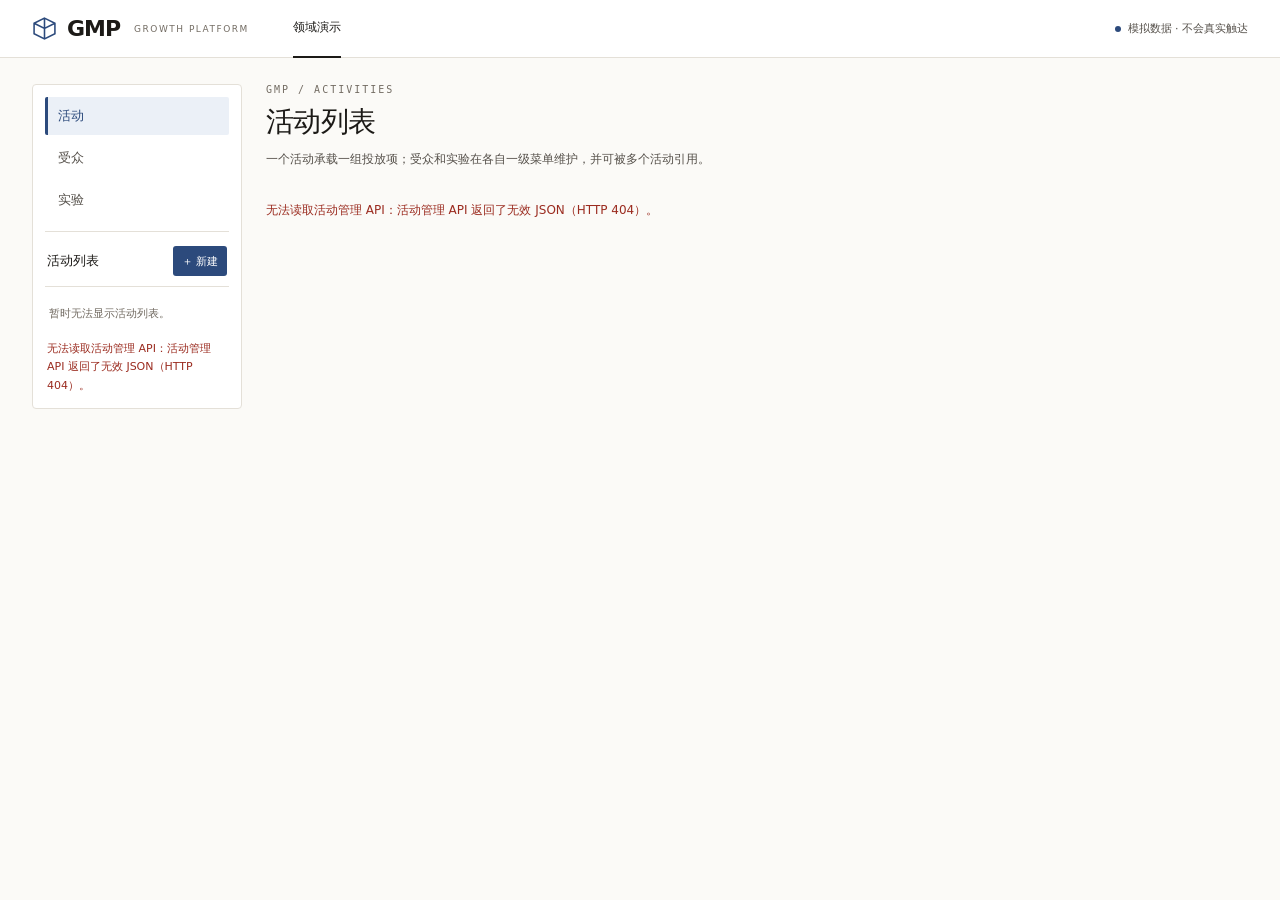
==== frontend/demos/operations-flow/index.html @ 6f789e9d "feat(demo): make activity own its treatment list Keep treatments and their flow inside the activity " ====
<!doctype html>
<html lang="zh-CN">
<head>
<meta charset="utf-8"><meta name="viewport" content="width=device-width, initial-scale=1">
<meta name="description" content="GMP 领域演示：管理活动及投放项，维护受众与实验共享资产；仅使用构造数据。">
<title>GMP · 领域演示</title>
<link rel="stylesheet" href="./style.css">
<link rel="stylesheet" href="./activity-navigation.css">
<script type="module" src="./app.mjs"></script>
</head>
<body>
<header class="topbar"><a class="brand" href="./" aria-label="GMP 演示首页"><svg viewBox="0 0 24 24" aria-hidden="true"><path d="m12 2 10 5v10l-10 5-10-5V7zm0 0v10m10-5-10 5L2 7m10 5v10"/></svg>GMP <span>GROWTH PLATFORM</span></a><span class="topnav">领域演示</span><span class="demo-badge"><span></span>模拟数据 · 不会真实触达</span></header>
<main>
<div class="workspace-shell">
<aside class="activity-sidebar" aria-label="全局导航">
<nav class="primary-module-nav" aria-label="一级菜单"><a id="module-activities" href="#activities">活动</a><a id="module-audience" href="#audience">受众</a><a id="module-experimentation" href="#experimentation">实验</a></nav>
<div id="activity-menu-list" class="activity-menu-list"><div class="activity-sidebar-heading"><h2>活动列表</h2><a class="activity-create" href="#activities/new">＋ 新建</a></div><nav id="activity-list" class="activity-list" aria-label="活动列表"></nav>
<p id="activity-nav-status" class="activity-nav-status" role="status" aria-live="polite"></p>
</div>
</aside>
<div class="workspace-main">
<section id="activity-landing" class="activity-landing">
<div class="intro"><div><p class="eyebrow">GMP / ACTIVITIES</p><h1>活动列表</h1><p class="subtitle">一个活动承载一组投放项；受众和实验在各自一级菜单维护，并可被多个活动引用。</p></div></div>
<div id="campaign-activities" hidden></div>
</section>
<section id="activity-not-found" class="activity-not-found" hidden role="alert"><h1 id="activity-not-found-title">无法打开活动</h1><p id="activity-not-found-message"></p><a href="#activities">返回活动列表</a></section>
<p id="campaign-status" class="campaign-global-status" role="status" aria-live="polite"></p>
<p id="activity-route-loading" class="activity-route-loading" role="status" aria-live="polite" hidden>正在切换活动工作区…</p>
<div id="lab-shell" class="lab-shell" hidden><div class="lab-content">
<section id="activity-context" class="activity-context"><div><p class="eyebrow">当前活动</p><h1 id="activity-context-name"></h1><p id="activity-context-id" class="activity-context-id"></p></div></section>
<p id="shared-asset-note" class="shared-asset-note" hidden>此处维护跨活动共享的受众与实验资产；活动通过稳定引用使用这些定义。</p>
<p id="asset-return" class="asset-return" hidden><a id="asset-return-link" href="#activities">← 返回当前活动</a></p>

<section id="audience-section" aria-label="受众">
<div id="audience-browse">
<div class="section-heading"><div><p class="eyebrow">REUSABLE AUDIENCES</p><h2>人群资产</h2><p>在这里配置进入方式、圈选条件与可选实验；活动投放项引用已保存定义。</p></div><button id="new-audience" class="primary">＋ 新建人群</button></div>
<div class="audience-overview"><div><span>模拟样本池</span><strong>240 <small>位</small></strong><p>完全虚构 · 固定数据集</p></div><div><span>已保存定义</span><strong id="audience-count">—</strong><p>仅本浏览器可见</p></div><div class="overview-note"><span class="tiny-heading">圈选与分流，是两件事</span><p>先按属性判断「谁符合」，再决定是否进行 A/B 分配。<br>关闭 A/B 时，符合条件的人不做分组；活动投放项引用这份人群定义。</p></div></div>
<div class="audience-list-toolbar"><label for="audience-search">查找人群<input id="audience-search" type="search" placeholder="输入人群名称…" maxlength="60"></label><span>数据版本 MOCK / V1 · 无真实用户信息</span></div>
<div id="audience-list" class="audience-list"></div>
<section class="campaign-detail-block" aria-label="发布实验人群包"><h3>发布实验人群包</h3><p class="field-help">选择一份已保存且引用运行中实验的人群，同一来源生成完整 A、B、对照臂。保存人群定义不会自动发布。</p><form id="bundle-form" class="experiment-form"><label for="bundle-name">包名称</label><input id="bundle-name" maxlength="48" placeholder="例如：召回实验人群包" autocomplete="off"><label for="bundle-audience">已保存人群</label><select id="bundle-audience"></select><button class="primary" type="submit">发布实验人群包</button></form><p id="bundle-status" role="status" aria-live="polite"></p><div id="bundle-list" class="domain-cards"></div></section>
<section class="campaign-detail-block" aria-label="统一人群引用目录"><h3>统一人群引用目录</h3><p class="field-help">普通人群组与已发布包臂共用此目录。停用实验后旧包臂保留，但不可用。</p><div id="audience-catalog"></div></section>
</div>
<section id="audience-editor" hidden aria-labelledby="editor-title">
<div class="section-heading"><div><p class="eyebrow">AUDIENCE DEFINITION / AND</p><h2 id="editor-title">新建人群</h2><p>调整左侧条件，右侧即时查看匹配结果。未保存的草稿不会改变已保存定义或活动。</p></div><button id="cancel-audience">取消编辑</button></div>
<div class="builder-layout"><form id="audience-form" novalidate>
<div class="builder-title"><span>01</span><h3>基本信息</h3></div>
<label for="audience-name">人群名称 <span class="required">必填</span></label><input id="audience-name" maxlength="48" placeholder="例如：墨西哥沉睡用户" autocomplete="off">
<div class="builder-title"><span>02</span><h3>进入方式</h3><span class="and-pill">跟随人群复用</span></div>
<label for="entry-mode">入口模式</label><select id="entry-mode"><option value="batch">批量人群 · 按配置找人</option><option value="event">事件人群 · 按触发判定</option></select><p id="entry-mode-help" class="field-help"></p>
<label for="rule-source">人群来源</label><select id="rule-source"><option value="app">App 用户（模拟）</option><option value="whitelist">预置白名单（模拟）</option></select><p class="field-help">每份定义只引用一个模拟属性来源；批量从这里取样，事件携带模拟 ID 后在此判定资格。</p>
<div id="batch-entry-fields" class="entry-fields"><label for="batch-schedule">批量排期（仅配置演示）</label><select id="batch-schedule"><option value="manual">手动发起</option><option value="daily">每日定时</option></select><div id="batch-time-fields" hidden><label for="batch-time">每日时间</label><div class="range-inputs"><input id="batch-time" type="time" value="09:00"><span>UTC</span></div><p class="field-help">固定 UTC 时区；仅保存配置，不会实际定时运行。</p></div></div>
<div id="event-entry-fields" class="entry-fields" hidden><label for="event-type">触发事件（模拟）</label><select id="event-type"><option value="app_opened">App 打开 · app_opened</option><option value="order_paid">订单支付 · order_paid</option><option value="coupon_claimed">领取权益 · coupon_claimed</option></select><p class="field-help">模拟事件携带用户 ID，再按通用条件判定。本 Demo 不订阅真实事件。</p></div>
<div class="builder-title"><span>03</span><h3>通用圈选条件</h3><span class="and-pill">全部满足 AND</span></div><label for="rule-country">国家 / 地区</label><select id="rule-country"><option value="all">不限国家</option><option value="MX">墨西哥 MX</option><option value="BR">巴西 BR</option><option value="CO">哥伦比亚 CO</option></select>
<div class="rule-join">AND</div><label for="rule-lifecycle">用户生命周期（模拟属性）</label><select id="rule-lifecycle"><option value="all">不限生命周期</option><option value="new">新用户</option><option value="active">活跃用户</option><option value="dormant">沉睡用户</option></select>
<div class="rule-join">AND</div><label for="rule-min">距上次活跃的天数 <span class="field-help">包含边界</span></label><div class="range-inputs"><input id="rule-min" type="number" min="0" max="365" step="1" value="0" aria-label="最少未活跃天数"><span>至</span><input id="rule-max" type="number" min="0" max="365" step="1" value="365" aria-label="最多未活跃天数"><span>天</span></div>
<div class="builder-title"><span>04</span><h3>引用实验</h3><span class="and-pill">可选 · 仅引用</span></div>
<label class="experiment-check"><input id="audience-experiment-enabled" type="checkbox"><span>此人群引用已有实验</span></label><p class="field-help">先按上方属性圈选，再引用实验域已保存的实验；比例由实验域展示，本页不编辑。</p><div id="audience-experiment-config" hidden><div id="audience-experiment-picker"></div><p class="inherited-note">实验引用保存在这份人群定义中，实验身份不随名称修改；符合条件后可发布对应的人群包。</p></div>
<p id="editor-error" class="inline-error" role="alert"></p><div class="editor-actions"><button id="save-audience" class="primary" type="submit">保存人群</button><span>只保存定义，不触发任何发送</span></div>
</form>
<aside class="audience-preview" aria-label="实时匹配预览"><div class="preview-heading"><span>实时预览</span><span class="mock-tag">SIMULATED</span></div><div class="preview-number"><strong id="preview-count">—</strong><span id="preview-count-label">位模拟用户符合条件</span></div><div class="preview-bar"><span id="preview-bar"></span></div><p id="preview-ratio"></p><p id="preview-entry" class="entry-preview-summary"></p><p id="preview-rules" class="preview-rules"></p><p id="preview-assignment" class="preview-assignment"></p><div id="preview-message" role="status" aria-live="polite"></div><h3>样本预览 <small>最多展示 6 位</small></h3><p class="field-help">仅匿名模拟 ID，没有姓名、号码或真实个人信息。</p><div class="sample-scroll"><table class="sample-table"><thead><tr><th>模拟 ID</th><th>国家</th><th>生命周期</th><th>未活跃</th></tr></thead><tbody id="preview-samples"></tbody></table></div><div class="preview-boundary">此处是固定模拟数据的精确匹配数，不是生产预估，也不代表未来可触达规模。</div></aside>
</div></section>
<p id="storage-warning" class="storage-warning" role="status"></p><p id="audience-status" role="status" aria-live="polite"></p>
</section>
<section id="experimentation-section" hidden aria-label="实验">
<div class="section-heading"><div><p class="eyebrow">EXPERIMENTATION / STABLE ASSIGNMENT</p><h2>实验</h2><p>一次分流由实验域持有定义；受众只引用已有实验，并按份号形成条件。</p></div><button id="new-experiment" class="primary" type="button">＋ 新建实验</button></div>
<div class="domain-summary"><strong>固定示意 A 45% / B 45% / 对照 10%</strong><span>已保存 <b id="experiment-count">—</b> 项 · 同一实验 ID 与模拟用户始终落在同一份，改名不改变分配。</span></div>
<form id="experiment-form" class="experiment-form" hidden><label for="experiment-name">实验名称</label><input id="experiment-name" maxlength="48" autocomplete="off" placeholder="输入实验名称"><p class="field-help">保存后可由受众定义引用，并用于发布实验人群包；比例固定，仅供演示。</p><p id="experiment-error" class="inline-error" role="alert"></p><div class="card-actions"><button type="submit" class="primary">保存实验</button><button id="cancel-experiment" type="button">取消</button></div></form>
<div id="experiment-list" class="domain-cards"></div><p id="experiment-status" role="status" aria-live="polite"></p><p id="experiment-storage-warning" class="storage-warning" role="status"></p>
<div class="domain-cards domain-explain"><article class="domain-card"><h3>染色 · 只读说明</h3><p>真实分配结果会被持久化；这里仅对构造 ID 作稳定示意，不写生产染色记录。</p></article><article class="domain-card"><h3>放量 · 只读说明</h3><p>放量也使用稳定分份，但不等同于有指标与结论的实验。本 Demo 不提供放量配置。</p></article></div>
<p class="domain-link"><a id="experiment-audience-link" href="#activities">前往受众引用实验 ↗</a></p>
</section>
<section id="campaign-section" hidden aria-label="活动内容">
<div id="campaign-overview" hidden></div>
<div id="campaign-detail" hidden></div>
<div id="campaign-editor" hidden></div>
</section>
</div></div></div></div>
</main>
<noscript>此演示需要 JavaScript。活动内容需要本机管理 API，受众和实验为浏览器本地演示数据。</noscript>
</body>
</html>
---- frontend/demos/operations-flow/style.css ----
:root{--paper:#fbfaf7;--card:#fff;--ink:#1c1a17;--secondary:#55504a;--muted:#736c63;--line:#e4e0d8;--border:#cfc9be;--soft:#f5f3ee;--blue:#2c4a7c;--blue-soft:#ebf0f7;--guarantee:#2f6b4f;--guarantee-bg:#e9f2ed;font-family:'PingFang SC','Hiragino Sans GB','Microsoft YaHei',system-ui,sans-serif;color:var(--ink);background:var(--paper);font-synthesis:none}
*{box-sizing:border-box}body{margin:0}button,select,input{font:inherit}button,select{border:1px solid var(--border);background:var(--card);border-radius:3px;color:var(--ink);min-height:34px;cursor:pointer}button{padding:0 12px}button:hover{background:var(--soft)}button:focus-visible,select:focus-visible,input:focus-visible,a:focus-visible{outline:2px solid var(--blue);outline-offset:3px}button:disabled{opacity:.4;cursor:default}svg{display:block}.topbar{height:58px;display:flex;align-items:center;gap:44px;padding:0 32px;border-bottom:1px solid var(--line);background:var(--card)}.brand{display:flex;align-items:center;gap:10px;text-decoration:none;color:var(--ink);font-size:22px;font-weight:650;letter-spacing:-1px}.brand svg{height:25px;width:25px;stroke:var(--blue);stroke-width:1.5;fill:none}.brand span{font-size:9px;letter-spacing:1.5px;color:var(--muted);font-weight:500;margin-left:4px}.topnav{height:58px;display:flex;align-items:center;border-bottom:2px solid var(--ink);font-size:12px}.demo-badge{margin-left:auto;font-size:11px;color:var(--secondary);display:flex;align-items:center;gap:7px}.demo-badge>span{height:6px;width:6px;border-radius:50%;background:var(--blue)}main{max-width:1800px;margin:auto;padding:26px 32px 0}.intro{display:flex;justify-content:space-between;align-items:center;gap:24px;margin-bottom:25px}.eyebrow{font:10px ui-monospace,monospace;letter-spacing:2px;color:var(--muted);margin:0 0 10px}h1{font-size:28px;letter-spacing:-.6px;line-height:1.2;margin:0 0 10px;font-weight:600}.subtitle{font-size:12px;color:var(--secondary);margin:0;line-height:1.75}.scene-selector{display:flex;flex-direction:column;gap:8px;min-width:190px}.scene-selector label{font-size:10px;color:var(--muted)}select{padding:0 28px 0 12px;font-size:12px;height:36px}.metrics{display:grid;grid-template-columns:repeat(5,1fr) 150px;background:var(--card);border:1px solid var(--line);border-radius:4px;margin-bottom:18px}.metric{position:relative;display:grid;padding:16px 24px;gap:7px;border-right:1px solid var(--line)}.metric>span{font-size:11px;color:var(--secondary)}.metric strong{font:500 27px/1.1 ui-monospace,SFMono-Regular,Consolas,monospace}.metric small{font-size:10px;color:var(--muted)}.balance{display:flex;align-items:center;justify-content:center;gap:10px;font-size:10px;color:var(--guarantee);background:var(--guarantee-bg)}.balance svg{width:23px;height:23px;fill:none;stroke:currentColor;stroke-width:1.2}.balance strong{display:block;margin-top:8px;font:12px ui-monospace,monospace}.workspace{display:grid;grid-template-columns:190px minmax(0,1fr) 228px;min-height:560px;border:1px solid var(--line);background:var(--card);border-radius:4px;overflow:hidden}.left-panel{border-right:1px solid var(--line);display:flex;flex-direction:column}.panel-label{display:flex;justify-content:space-between;font-size:10px;color:var(--muted);padding:18px 16px;border-bottom:1px solid var(--line);letter-spacing:.4px}.panel-label>span:last-child{font:10px ui-monospace,monospace}.node-list{padding:8px}.node-button{width:100%;display:flex;align-items:center;gap:9px;text-align:left;border:0;min-height:39px;background:transparent;font-size:11px;padding:0 9px}.node-button svg{width:17px;height:17px;fill:none;stroke:currentColor;stroke-width:1.4}.node-button .count{margin-left:auto;font:10px ui-monospace,monospace;color:var(--muted)}.node-button.active{background:var(--blue-soft);color:var(--blue)}.node-button.active .count{color:var(--blue)}.node-button[data-node="a"],.node-button[data-node="b"]{padding-left:20px}.node-button[data-node="success"]{margin-top:8px;border-top:1px solid var(--line);border-radius:0}.left-note{margin-top:auto;padding:18px 16px 16px;border-top:1px solid var(--line)}.tiny-heading{font-size:10px;color:var(--secondary)}.left-note p{font-size:10px;line-height:1.8;color:var(--muted);margin:9px 0 16px}.version{font:8px ui-monospace,monospace;letter-spacing:1px;color:var(--muted)}.world-wrap{position:relative;display:flex;flex-direction:column;min-width:0;background:var(--paper)}.world-toolbar{height:53px;display:flex;align-items:center;justify-content:space-between;padding:0 18px;gap:10px;z-index:1}.world-title{display:flex;align-items:center;gap:8px;font-size:10px;color:var(--secondary);white-space:nowrap}.live-dot{width:5px;height:5px;border-radius:50%;background:var(--blue)}.divider{color:var(--border)}.view-controls{display:flex;gap:3px}.view-controls button{min-height:26px;font-size:10px;padding:0 7px;background:transparent;border-color:transparent}.view-controls button.active{background:var(--blue-soft);color:var(--blue)}.world{flex:1;display:flex;align-items:center;min-height:395px;overflow:hidden;touch-action:pan-y;cursor:grab;background:radial-gradient(ellipse at 50% 60%,#f0ede7 0%,#fbfaf7 65%)}.world.dragging{cursor:grabbing}#scene{width:100%;height:100%;max-height:540px;min-height:395px;overflow:visible;user-select:none}.world-foot{display:flex;justify-content:space-between;font-size:9px;color:var(--muted);padding:10px 18px 16px;gap:12px}.legend-dot{display:inline-block;width:5px;height:5px;background:var(--blue);border-radius:50%;margin-right:5px}.legend-line,.legend-dash{display:inline-block;vertical-align:middle;width:16px;border-top:1px solid var(--blue);margin:0 5px 0 12px}.legend-dash{border-top:1px dashed var(--muted)}.scenario-note{padding:12px 18px;border-top:1px solid var(--line);display:flex;gap:14px;font-size:10px}.scenario-note>span{white-space:nowrap;color:var(--muted)}.scenario-note p{margin:0;color:var(--secondary);line-height:1.6}.detail-panel{border-left:1px solid var(--line);padding:0 20px;display:flex;flex-direction:column;min-width:0}.detail-panel .panel-label{margin:0 -20px;padding:18px 20px}.detail-icon{width:46px;height:46px;background:var(--blue-soft);display:flex;align-items:center;justify-content:center;margin-top:26px;border-radius:4px;color:var(--blue)}.detail-icon svg{height:25px;width:25px;stroke:currentColor;stroke-width:1.2;fill:none}.detail-kind{font:8px ui-monospace,monospace;letter-spacing:1.1px;color:var(--muted);margin:18px 0 7px}h2{font-size:20px;font-weight:600;margin:0 0 12px}.detail-desc{font-size:11px;line-height:1.9;color:var(--secondary);margin:0;min-height:62px}.detail-stats{display:flex;justify-content:space-between;margin:24px 0 15px;gap:12px}.detail-stats span{font-size:10px;color:var(--muted);display:block}.detail-stats strong{font:24px ui-monospace,monospace;display:block;margin-top:7px}.mini-track{height:3px;background:var(--line);margin-bottom:20px}.mini-track span{display:block;height:3px;background:var(--blue);width:0}.detail-rules{font-size:10px;color:var(--secondary);line-height:1.8}.detail-rules>div{display:flex;justify-content:space-between;gap:10px;border-bottom:1px solid var(--line);padding:8px 0}.detail-rules span{color:var(--muted)}.detail-bottom{margin-top:auto;padding:20px 0 16px;color:var(--muted)}.detail-bottom>span{font-size:9px;letter-spacing:.3px}.detail-bottom p{font-size:10px;line-height:1.8;margin:8px 0 0}.transport{display:flex;align-items:center;gap:24px;border:1px solid var(--line);border-radius:4px;margin-top:14px;background:var(--card);padding:17px 20px}.play-controls{display:flex;gap:8px}.primary{background:var(--ink);color:var(--paper);border-color:var(--ink);min-width:100px;font-size:11px}.primary:hover{background:#36322e}#reset{font-size:11px}.timeline{flex:1}.timeline>div{display:flex;justify-content:space-between;font-size:10px;color:var(--muted);margin-bottom:5px}.timeline strong{font:10px ui-monospace,monospace;color:var(--ink);margin-left:12px}input[type="range"]{width:100%;accent-color:var(--blue);height:14px;cursor:pointer}.speed{display:flex;align-items:center;gap:10px;font-size:10px;color:var(--muted)}.speed select{height:32px;min-height:32px;font:11px ui-monospace,monospace}.motion-note{font-size:9px;color:var(--muted);line-height:1.7;border-left:1px solid var(--line);padding-left:20px;min-width:100px}footer{display:flex;justify-content:space-between;gap:18px;font-size:9px;color:var(--muted);padding:16px 0 22px}footer>span:first-child{font:9px ui-monospace,monospace;letter-spacing:1px}.scene-label{font:600 12px 'PingFang SC','Microsoft YaHei',system-ui,sans-serif;fill:var(--ink);pointer-events:none}.scene-sub{font:10px ui-monospace,monospace;fill:var(--secondary);pointer-events:none}.scene-node{cursor:pointer}.scene-node:focus-visible{outline:none}.scene-node:focus-visible .node-outline{stroke:var(--blue);stroke-width:3}.node-label-back{fill:var(--card);stroke:var(--line);stroke-width:.8}.selected-label .node-label-back{fill:var(--blue-soft);stroke:var(--blue)}.selected-label .scene-label{fill:var(--blue)}
@media(min-width:1550px){.workspace{grid-template-columns:210px minmax(0,1fr) 260px;min-height:620px}.world{min-height:450px}}
@media(max-width:1180px){main{padding:22px 20px 0}.workspace{grid-template-columns:155px minmax(0,1fr) 195px}.world-toolbar{padding:0 10px}.world-title>span:last-child{display:none}.detail-panel{padding:0 14px}.detail-panel .panel-label{margin:0 -14px;padding:18px 14px}.metric{padding:15px 18px}.metrics{grid-template-columns:repeat(5,1fr) 130px}.world-foot>span:last-child{display:none}}
@media(max-width:900px){.topbar{padding:0 20px;gap:25px}.brand span{display:none}.workspace{grid-template-columns:145px minmax(0,1fr)}.detail-panel{grid-column:1/-1;border-left:0;border-top:1px solid var(--line);display:grid;grid-template-columns:48px 1fr 180px;gap:8px 16px;padding:16px}.detail-panel .panel-label{grid-column:1/-1;margin:-16px -16px 8px;padding:12px 16px}.detail-icon{margin:0;grid-row:2/4}.detail-kind{margin:0}.detail-panel h2{margin:0;font-size:18px}.detail-desc{grid-column:2;min-height:0}.detail-stats{grid-column:3;grid-row:2/5;margin:0;align-items:center}.mini-track,.detail-rules,.detail-bottom{display:none}.metrics{grid-template-columns:repeat(5,1fr)}.balance{display:none}.transport{gap:15px}.motion-note{display:none}.world{min-height:370px}#scene{min-height:370px}.left-note{display:none}.intro h1{font-size:25px}.subtitle{max-width:430px}.topnav{font-size:11px}}
@media(max-width:600px){.topbar{height:52px;padding:0 16px;gap:20px}.topnav{height:52px}.brand{font-size:20px}.demo-badge{font-size:9px;gap:4px}main{padding:22px 12px 0}.intro{display:block;margin-bottom:18px}.intro h1{font-size:24px}.subtitle{font-size:11px}.eyebrow{font-size:9px}.scene-selector{flex-direction:row;align-items:center;justify-content:space-between;margin-top:18px}.scene-selector select{width:185px}.metrics{margin-bottom:12px}.metric{padding:12px 8px;gap:7px}.metric>span{font-size:9px}.metric strong{font-size:21px}.metric small{display:none}.workspace{display:flex;flex-direction:column}.left-panel{border:0;border-bottom:1px solid var(--line);order:2}.left-panel>.panel-label{display:none}.node-list{display:flex;overflow-x:auto;padding:6px;gap:4px}.node-button{min-width:max-content;width:auto;padding:0 9px!important;min-height:36px}.node-button .count{margin-left:4px}.node-button[data-node="success"]{margin:0;border:0}.world-wrap{order:1}.world-toolbar{height:45px}.world{min-height:305px}#scene{min-height:305px;transform:scale(1.08)}.world-foot{font-size:8px;padding:6px 12px 12px}.scenario-note{padding:10px 12px;font-size:9px}.detail-panel{order:3;grid-template-columns:40px 1fr 130px;padding:14px;gap:5px 10px}.detail-panel .panel-label{margin:-14px -14px 8px;padding:10px 14px}.detail-icon{height:36px;width:36px}.detail-desc{font-size:10px;line-height:1.7}.detail-stats strong{font-size:22px}.detail-stats span{font-size:9px}.detail-kind{font-size:7px}.transport{flex-wrap:wrap;padding:12px;gap:12px}.play-controls{order:1}.speed{order:2;margin-left:auto}.timeline{order:3;flex-basis:100%}footer{font-size:8px;flex-wrap:wrap;gap:8px;line-height:1.6}footer>span:last-child{flex-basis:100%}.detail-panel h2{font-size:17px}}
@media(prefers-reduced-motion:reduce){*{scroll-behavior:auto!important}.world{cursor:default}}
/* Audience assets share the original paper-and-ink design tokens. */
[hidden]{display:none!important}.lab-tabs{display:flex;align-items:center;gap:8px;border-bottom:1px solid var(--border);margin:0 0 28px}.lab-tabs button{border:0;background:transparent;padding:14px 20px;font:11px ui-monospace,monospace;border-radius:0;border-bottom:2px solid transparent}.lab-tabs button span{font:13px system-ui;margin-left:10px}.lab-tabs button.active{color:var(--blue);border-color:var(--blue)}.lab-tabs>span{margin-left:auto;font-size:11px;color:var(--muted)}.section-heading{display:flex;align-items:center;justify-content:space-between;gap:20px;margin-bottom:22px}.section-heading h2{font-size:23px;margin-bottom:8px}.section-heading p:not(.eyebrow){font-size:12px;color:var(--secondary);margin:0;line-height:1.8}.section-heading button{min-height:38px;white-space:nowrap;font-size:12px}.audience-overview{display:grid;grid-template-columns:1fr 1fr 2fr;border:1px solid var(--line);background:var(--card);margin-bottom:26px}.audience-overview>div{padding:23px 26px;border-right:1px solid var(--line)}.audience-overview>div:last-child{border:0;background:var(--soft)}.audience-overview span{font-size:11px;color:var(--muted)}.audience-overview strong{display:block;font:32px ui-monospace,monospace;margin:13px 0 8px}.audience-overview small{font:12px system-ui;color:var(--secondary)}.audience-overview p{font-size:11px;color:var(--secondary);line-height:1.9;margin:0}.overview-note{display:flex;flex-direction:column;justify-content:center;gap:12px}.audience-list-toolbar{display:flex;justify-content:space-between;align-items:center;margin-bottom:14px;gap:16px}.audience-list-toolbar label{font-size:11px;display:flex;align-items:center;gap:12px}.audience-list-toolbar>span{font:10px ui-monospace,monospace;color:var(--muted)}input:not([type=range]):not([type=checkbox]){border:1px solid var(--border);border-radius:3px;min-height:38px;padding:8px 12px;color:var(--ink);background:var(--card);font:12px system-ui;min-width:0}#audience-search{width:230px}.audience-list{display:grid;gap:12px}.audience-card{display:grid;grid-template-columns:42px minmax(150px,1.1fr) minmax(180px,1.7fr) 100px auto;gap:18px;align-items:center;padding:22px;background:var(--card);border:1px solid var(--line);border-radius:4px}.audience-card:hover{border-color:var(--border)}.audience-card-icon{height:38px;width:38px;background:var(--blue-soft);color:var(--blue);display:grid;place-items:center;font-size:20px}.audience-card h3{font-size:14px;margin:0 0 7px;overflow-wrap:anywhere}.audience-card small{font:10px ui-monospace,monospace;color:var(--muted)}.audience-card p{font-size:11px;color:var(--secondary);line-height:1.9;margin:0}.audience-card .card-count{font:26px ui-monospace,monospace}.card-count span{display:block;font:10px system-ui;color:var(--muted);margin-top:5px}.card-actions{display:flex;gap:8px}.card-actions button{font-size:11px}.card-actions .use-audience{background:var(--blue-soft);color:var(--blue);border-color:#d4ddeb}.empty-state{padding:52px 20px;text-align:center;border:1px dashed var(--border);font-size:13px;color:var(--muted);line-height:2}.builder-layout{display:grid;grid-template-columns:minmax(0,1fr) minmax(0,1.1fr);gap:24px;align-items:start}.builder-layout form,.audience-preview{border:1px solid var(--line);background:var(--card);padding:26px}.builder-layout form>label{display:block;font-size:12px;margin-bottom:9px}.builder-layout form>input,.builder-layout form>select{width:100%;height:39px}.builder-title{display:flex;align-items:center;gap:12px;margin:4px 0 20px}.builder-title:not(:first-child){border-top:1px solid var(--line);margin-top:25px;padding-top:25px}.builder-title>span:first-child{font:11px ui-monospace,monospace;color:var(--muted)}h3{font-size:14px;margin:0}.and-pill{font:10px ui-monospace,monospace!important;margin-left:auto;background:var(--soft);padding:6px 8px;color:var(--secondary)}.required{font-size:10px;color:var(--muted);margin-left:7px}.field-help{font-size:10px;color:var(--muted);line-height:1.8}.rule-join{font:9px ui-monospace,monospace;color:var(--muted);margin:14px 0;border-left:1px solid var(--border);padding-left:10px}.range-inputs{display:flex;align-items:center;gap:12px;font-size:12px;color:var(--secondary)}.range-inputs input{width:40%}.editor-actions{display:flex;gap:15px;align-items:center;margin-top:22px}.editor-actions>span{font-size:10px;color:var(--muted)}.inline-error{color:#9b2c20;font-size:12px;line-height:1.8;min-height:18px}.inline-error:empty{display:none}.preview-heading{display:flex;justify-content:space-between;align-items:center;font-size:12px}.mock-tag{font:9px ui-monospace,monospace;letter-spacing:1px;color:var(--muted);border:1px solid var(--line);padding:5px 7px}.preview-number{margin:30px 0 18px}.preview-number strong{font:52px ui-monospace,monospace;letter-spacing:-2px;color:var(--blue);margin-right:14px}.preview-number>span{font-size:12px;color:var(--secondary)}.preview-bar{height:5px;background:var(--soft)}.preview-bar>span{display:block;height:5px;background:var(--blue)}#preview-ratio{font-size:10px;color:var(--muted);margin:10px 0 22px}.preview-rules{font-size:12px;color:var(--secondary);line-height:2;padding:14px;background:var(--soft)}#preview-message{font-size:12px;line-height:1.8;margin:15px 0;color:var(--secondary)}.audience-preview h3{margin-top:26px}.audience-preview h3 small{font-size:10px;font-weight:400;color:var(--muted);margin-left:8px}.sample-scroll{overflow-x:auto}.sample-table{border-collapse:collapse;width:100%;font-size:11px;text-align:left;white-space:nowrap}.sample-table th{font-size:10px;font-weight:400;color:var(--muted);background:var(--soft);padding:10px}.sample-table td{padding:13px 10px;border-bottom:1px solid var(--line)}.sample-table td:first-child{font:11px ui-monospace,monospace;color:var(--blue)}.preview-boundary{font-size:10px;color:var(--muted);line-height:1.9;border-top:1px solid var(--line);margin-top:22px;padding-top:18px}.storage-warning:not(:empty){padding:12px 16px;border:1px solid #e8d5ae;background:#fcf3e3;color:#9a6410;font-size:12px}.storage-warning:empty{display:none}#audience-status{font-size:12px;color:var(--blue);min-height:20px;margin:18px 0}.flow-config{display:flex;align-items:center;gap:20px;margin-bottom:14px;padding:18px 20px;border:1px solid var(--line);background:var(--card)}.flow-config>label{display:flex;flex-direction:column;gap:8px;font-size:10px;color:var(--muted)}.flow-config select{min-width:170px;max-width:300px}.flow-config .experiment-switch{flex-direction:row;align-items:center;color:var(--ink);font-size:12px;margin-left:auto;gap:9px}.experiment-switch input{accent-color:var(--blue);width:17px;height:17px}.experiment-switch small{display:block;font-size:9px;color:var(--muted);margin-top:5px}.flow-config>button{font-size:11px}.flow-reference{display:flex;justify-content:space-between;gap:18px;line-height:1.9;margin:0 0 16px;color:var(--secondary);font-size:11px}.flow-reference>span:last-child{font-family:ui-monospace,monospace;color:var(--blue)}.metrics{grid-template-columns:repeat(6,1fr) 130px}.metric{padding-left:18px;padding-right:14px}
@media(max-width:1100px){.audience-card{grid-template-columns:38px 1fr 1.4fr 85px}.card-actions{grid-column:2/-1;justify-content:flex-end}.flow-config{flex-wrap:wrap}.flow-config .experiment-switch{margin-left:0}.flow-config>button{margin-left:auto}.metrics{grid-template-columns:repeat(6,1fr)}.balance{display:none}}
@media(max-width:700px){.lab-tabs{margin-bottom:22px}.lab-tabs>span{display:none}.lab-tabs button{padding:13px 14px}.audience-overview{grid-template-columns:1fr 1fr}.audience-overview>div{padding:17px}.audience-overview .overview-note{grid-column:1/-1;border-top:1px solid var(--line)}.audience-overview strong{font-size:28px}.audience-list-toolbar{align-items:start;flex-direction:column}.audience-list-toolbar>span{font-size:9px}.audience-card{grid-template-columns:34px 1fr 70px;gap:12px;padding:16px}.audience-card-icon{width:32px;height:32px}.audience-card>p{grid-column:2/-1;grid-row:2}.audience-card .card-count{grid-column:3;grid-row:1;font-size:23px}.card-actions{grid-column:2/-1}.builder-layout{grid-template-columns:1fr;gap:16px}.builder-layout form,.audience-preview{padding:19px}.section-heading{align-items:start;gap:12px}.section-heading p:not(.eyebrow){font-size:11px}.section-heading h2{font-size:21px}.flow-config{padding:14px;gap:14px}.flow-config>label{flex:1}.flow-config select{max-width:100%;min-width:0;width:100%}.flow-config .experiment-switch{flex-basis:100%}.flow-reference{flex-direction:column;gap:4px}.metric{padding:12px 6px}.metric strong{font-size:20px}.metric>span{font-size:9px}.metric small{display:none}.preview-number strong{font-size:44px}.preview-number>span{font-size:11px}.editor-actions{flex-wrap:wrap}}
/* Composition separates eligibility, inherited references and local experiments. */
.experiment-check{display:flex!important;align-items:center;gap:9px;font-size:12px}.experiment-check input{height:16px;width:16px;accent-color:var(--blue);margin:0}.inherited-note{font-size:10px;color:var(--secondary);line-height:1.8;padding:12px;background:var(--blue-soft);border-left:2px solid var(--blue)}.experiment-picker{margin-top:14px;border:1px solid var(--line);padding:14px;background:var(--soft)}.experiment-picker>label{font-size:10px;display:block;color:var(--muted);margin-bottom:8px}.experiment-picker-row{display:flex;gap:7px}.experiment-picker-row select{flex:1;min-width:0;max-width:100%}.experiment-picker button{font-size:10px;white-space:nowrap}.experiment-definition{border-top:1px solid var(--border);padding-top:12px;margin-top:12px}.experiment-definition label{font-size:11px;display:block;margin-bottom:8px}.experiment-definition input{width:100%}.experiment-definition>div{display:flex;gap:8px;margin-top:10px}.experiment-definition .inline-error{font-size:11px}.experiment-fixed{font:10px/1.8 ui-monospace,monospace;color:var(--secondary);margin:10px 0 0}.preview-assignment{padding:12px 14px;border:1px solid var(--line);font:11px/1.9 ui-monospace,monospace;color:var(--blue)}.experiment-composition{display:grid;grid-template-columns:1fr 1.2fr;gap:18px;margin-bottom:16px}.inherited-experiment,.canvas-experiment{border:1px solid var(--line);padding:19px;background:var(--card)}.inherited-experiment .eyebrow{display:block;margin-bottom:12px}.inherited-experiment strong{display:block;font-size:14px;overflow-wrap:anywhere}.inherited-experiment p{font-size:11px;color:var(--secondary);line-height:1.9;margin:10px 0 0}.canvas-experiment-config>label{font-size:11px}.canvas-experiment select{margin-top:6px}.flow-reference{flex-wrap:wrap}.flow-reference>span:last-child{max-width:100%}.flow-config>button{margin-left:auto}
@media(max-width:700px){.experiment-composition{grid-template-columns:1fr;gap:12px}.inherited-experiment,.canvas-experiment{padding:15px}.experiment-picker-row{flex-wrap:wrap}.experiment-picker-row select{flex-basis:100%;width:100%}.experiment-picker-row button{flex:1}.preview-assignment{font-size:10px}.flow-config>button{margin-left:0}}
/* Entry mode is authored once, then inherited read-only by the canvas. */
.entry-fields{margin-top:17px;padding:15px;background:var(--soft);border:1px solid var(--line)}.entry-fields label{display:block;font-size:11px;margin-bottom:8px}.entry-fields select{width:100%}#batch-time-fields{margin-top:14px}.entry-preview-summary{padding:13px 14px;background:var(--blue-soft);font-size:11px;color:var(--blue);line-height:1.9}.saved-entry-summary{display:grid;grid-template-columns:1.2fr 1fr;gap:24px;padding:20px;background:var(--soft);border:1px solid var(--line);margin-bottom:16px}.saved-entry-summary h3{font-size:15px}.saved-entry-summary p{font-size:11px;line-height:1.9;color:var(--secondary);margin:9px 0 0}.saved-entry-summary>p{border-left:1px solid var(--border);padding-left:22px;align-self:center;margin:0}.audience-card>p{line-height:2}
@media(max-width:700px){.saved-entry-summary{grid-template-columns:1fr;gap:12px;padding:15px}.saved-entry-summary>p{border-left:0;border-top:1px solid var(--border);padding:12px 0 0}.entry-fields{padding:12px}}
/* Flow-node editing lives in the selected-node inspector, never at the entry. */
.entry-inheritance{margin-bottom:16px}.flow-path-tools{border-top:1px solid var(--line);padding:12px 16px;display:flex;flex-wrap:wrap;align-items:center;gap:9px;background:var(--card)}.flow-path-tools>span{font-size:10px;color:var(--muted)}#flow-path-actions{display:flex;gap:7px;flex-wrap:wrap;font-size:11px}#flow-path-actions button{font-size:10px;min-height:29px;color:var(--blue);border-style:dashed}.flow-path-tools small{font-size:9px;color:var(--muted);flex-basis:100%}.flow-node-editor{border-top:2px solid var(--blue);margin-top:18px;padding-top:14px}.flow-node-editor h3{font-size:13px}.flow-node-editor .experiment-picker{padding:10px;margin-top:10px}.flow-node-editor .experiment-picker-row{flex-wrap:wrap}.flow-node-editor .experiment-picker-row select{flex-basis:100%;width:100%;font-size:10px}.flow-node-editor .experiment-picker-row button{flex:1;padding:0 6px}.flow-node-editor .experiment-fixed{font-size:9px}#remove-flow-node{margin-top:12px;font-size:11px;width:100%}.add-flow-node:hover rect{fill:#dce6f3}
@media(max-width:900px){.flow-node-editor{grid-column:1/-1}.flow-node-editor .experiment-picker-row select{flex-basis:60%;width:auto}.flow-node-editor .experiment-picker{max-width:100%}}

.lab-shell{display:grid;grid-template-columns:180px minmax(0,1fr);gap:30px;align-items:start}.lab-content{min-width:0}.domain-nav{position:sticky;top:18px;display:grid;gap:4px;padding:8px;background:var(--card);border:1px solid var(--line);border-radius:4px}.domain-nav a{display:grid;gap:6px;padding:14px 12px;text-decoration:none;color:var(--secondary);border-left:3px solid transparent;border-radius:2px}.domain-nav a:hover{background:var(--soft)}.domain-nav a[aria-current="page"]{background:var(--blue-soft);border-color:var(--blue);color:var(--blue)}.domain-nav strong{font-size:15px;font-weight:600}.domain-nav span{font-size:10px;color:var(--muted)}.domain-nav a[aria-current="page"] span{color:var(--blue)}.domain-cards{display:grid;grid-template-columns:repeat(3,minmax(0,1fr));gap:14px;margin:18px 0}.domain-card{padding:22px;background:var(--card);border:1px solid var(--line);border-radius:4px;min-width:0}.domain-card h3{font-size:16px;margin:0 0 12px}.domain-card p{font-size:12px;line-height:1.8;color:var(--secondary);margin:0 0 16px}.domain-card .card-actions{margin-top:18px}.domain-summary{display:flex;flex-wrap:wrap;gap:8px 24px;align-items:center;padding:18px 22px;background:var(--blue-soft);color:var(--blue);font-size:12px}.domain-summary span{color:var(--secondary)}.domain-explain{grid-template-columns:repeat(2,minmax(0,1fr));margin-top:28px}.domain-footnote,.domain-link{font-size:12px;line-height:1.8;color:var(--muted)}.domain-link a,.experiment-picker a{color:var(--blue)}.experiment-form{padding:20px;background:var(--card);border:1px solid var(--line);margin:18px 0}.experiment-form label{display:block;font-size:12px;margin-bottom:8px}.experiment-form input{width:min(100%,420px)}.experiment-form .card-actions{margin-top:12px}.experiment-picker select{width:100%}.experiment-picker a{display:inline-block;font-size:10px;margin-top:10px}
@media(max-width:850px){.lab-shell{grid-template-columns:1fr;gap:20px}.domain-nav{position:static;grid-template-columns:repeat(4,minmax(0,1fr));gap:0;margin:-22px -20px 0;padding:0 12px;border-left:0;border-right:0;border-radius:0}.domain-nav a{text-align:center;border-left:0;border-bottom:3px solid transparent;padding:12px 6px}.domain-nav a[aria-current="page"]{border-color:var(--blue)}.domain-nav span{display:none}.domain-cards{grid-template-columns:1fr 1fr}}
@media(max-width:600px){.domain-nav{margin:-22px -12px 0}.domain-nav strong{font-size:13px}.domain-cards,.domain-explain{grid-template-columns:1fr}.domain-card{padding:17px}.domain-summary{padding:16px}.lab-shell{gap:18px}}

.campaign-entry{display:flex;align-items:center;flex-wrap:wrap;gap:12px;margin:26px 0}.campaign-entry span,.campaign-note{font-size:12px;line-height:1.8;color:var(--secondary)}.primary-link{display:inline-flex;align-items:center;min-height:36px;padding:0 16px;border-radius:3px;background:var(--blue);color:#fff;text-decoration:none;font-size:12px}.primary-link:hover{background:#1f365b}.campaign-back{display:inline-block;margin:0 0 22px;color:var(--blue);font-size:12px}.campaign-detail-block{margin:24px 0;padding:20px;background:var(--card);border:1px solid var(--line)}.campaign-detail-block h3{margin:0 0 16px}.campaign-detail-block .campaign-note{margin:16px 0 0}.campaign-table-scroll{max-width:100%;overflow-x:auto;background:var(--card);border:1px solid var(--line)}.campaign-table-scroll:focus-visible{outline:2px solid var(--blue);outline-offset:3px}.campaign-table{width:100%;min-width:580px;border-collapse:collapse;text-align:left;font-size:12px}.campaign-table th,.campaign-table td{padding:14px 16px;border-bottom:1px solid var(--line);vertical-align:top;line-height:1.7}.campaign-table thead th{background:var(--soft);color:var(--secondary);font-size:11px;font-weight:500}.campaign-table tbody tr:last-child th,.campaign-table tbody tr:last-child td{border-bottom:0}.campaign-table tbody th{font-weight:600}.campaign-table small{font:10px ui-monospace,monospace;color:var(--muted);overflow-wrap:anywhere}.campaign-table a{color:var(--blue)}.campaign-ref-kind{display:inline-block;margin-right:5px;color:var(--blue);font-size:10px}.campaign-unavailable{display:inline-block;color:#9b2c20;font-size:10px}.campaign-empty{padding:24px;background:var(--card);border:1px solid var(--line);color:var(--muted);font-size:12px}
@media(max-width:600px){.campaign-detail-block{padding:15px}.campaign-table{min-width:540px}.campaign-table th,.campaign-table td{padding:12px}.campaign-entry{align-items:flex-start;flex-direction:column}}
.campaign-actions{display:flex;align-items:center;gap:10px;flex-wrap:wrap}.campaign-form{display:grid;gap:16px;background:var(--card);border:1px solid var(--line);padding:20px}.campaign-form label{display:grid;gap:6px;font-size:12px;color:var(--secondary)}.campaign-form input,.campaign-form select{width:100%;min-height:38px;padding:7px 10px;border:1px solid var(--border);border-radius:3px;background:var(--card)}#campaign-status{font-size:12px;color:var(--blue);line-height:1.8}.campaign-table button{font-size:11px;margin-left:8px}
@media(max-width:600px){.campaign-form{padding:14px}.campaign-actions{align-items:flex-start}}
---- frontend/demos/operations-flow/activity-navigation.css ----
.workspace-shell{display:grid;grid-template-columns:210px minmax(0,1fr);gap:24px;align-items:start}
.activity-sidebar{position:sticky;top:18px;min-width:0;padding:12px;background:var(--card);border:1px solid var(--line);border-radius:4px}
.primary-module-nav{display:grid;gap:4px;padding-bottom:12px;border-bottom:1px solid var(--line)}
.primary-module-nav a{display:flex;align-items:center;min-height:38px;padding:0 10px;border-left:3px solid transparent;border-radius:2px;color:var(--secondary);font-size:13px;font-weight:600;text-decoration:none}
.primary-module-nav a:hover{background:var(--soft)}
.primary-module-nav a[aria-current="page"]{background:var(--blue-soft);border-color:var(--blue);color:var(--blue)}
.activity-menu-list{padding-top:12px}
.activity-menu-list[hidden]{display:none}
.activity-sidebar-heading{display:flex;align-items:center;justify-content:space-between;gap:8px;padding:2px 2px 10px;border-bottom:1px solid var(--line)}
.activity-sidebar-heading h2{font-size:13px;margin:0}
.activity-create{display:inline-flex;align-items:center;min-height:30px;padding:0 9px;background:var(--blue);border-radius:3px;color:#fff;text-decoration:none;font-size:11px;white-space:nowrap}
.activity-create:hover{background:#1f365b}
.activity-list{display:grid;gap:4px;margin-top:10px}
.activity-nav-link{display:block;min-width:0;padding:10px 9px;border-left:3px solid transparent;border-radius:2px;color:var(--secondary);font-size:12px;text-decoration:none;overflow-wrap:anywhere}
.activity-nav-link:hover{background:var(--soft)}
.activity-nav-link[aria-current="location"]{background:var(--blue-soft);border-color:var(--blue);color:var(--blue);font-weight:600}
.activity-nav-empty,.activity-nav-loading{padding:8px 4px;margin:0;color:var(--muted);font-size:11px;line-height:1.7}
.activity-nav-status{margin:8px 2px 0;color:#9b2c20;font-size:11px;line-height:1.7}
.activity-nav-status:empty{display:none}
.workspace-main{min-width:0}
.activity-landing,.activity-not-found{min-width:0}
.activity-context{display:flex;justify-content:space-between;align-items:center;margin:0 0 22px;padding:0 0 18px;border-bottom:1px solid var(--line)}
.activity-context h1{font-size:22px;line-height:1.35;margin:0}
.activity-context .eyebrow{margin-bottom:6px}
.activity-context-id{margin:6px 0 0;color:var(--muted);font:10px ui-monospace,monospace;overflow-wrap:anywhere}
.shared-asset-note{margin:0 0 20px;padding:10px 13px;background:var(--soft);border-left:2px solid var(--blue);color:var(--secondary);font-size:12px;line-height:1.7}
.asset-return{margin:0 0 18px;font-size:12px}
.asset-return a{color:var(--blue);text-decoration:none}
.asset-return a:hover{text-decoration:underline}
.campaign-global-status{margin:0;color:var(--blue);font-size:12px;line-height:1.7}
.campaign-global-status:empty{display:none}
.activity-not-found{padding:34px;background:var(--card);border:1px solid var(--line)}
.activity-not-found h1{font-size:19px;margin:0 0 10px}
.activity-not-found p{color:var(--secondary);font-size:13px;line-height:1.8}
.activity-not-found a{color:var(--blue);font-size:12px}
.lab-shell{grid-template-columns:minmax(0,1fr);gap:24px}
.lab-shell.global-asset-view{grid-template-columns:minmax(0,1fr)}
.activity-landing .intro{margin:0 0 30px}
@media(max-width:1050px){.workspace-shell{grid-template-columns:minmax(0,1fr);gap:16px}.activity-sidebar{position:static;padding:9px 12px}.primary-module-nav{display:flex;gap:5px;padding-bottom:8px;overflow-x:auto}.primary-module-nav a{min-width:72px;justify-content:center;padding:0 10px;border-left:0;border-bottom:3px solid transparent}.primary-module-nav a[aria-current="page"]{border-bottom-color:var(--blue)}.activity-menu-list{padding-top:9px}.activity-sidebar-heading{padding-bottom:8px}.activity-list{display:flex;gap:5px;overflow-x:auto;overscroll-behavior-x:contain;margin-top:8px;padding-bottom:2px}.activity-nav-link{min-width:max-content;max-width:260px;padding:8px 10px;border-left:0;border-bottom:3px solid transparent}.activity-nav-link[aria-current="location"]{border-bottom-color:var(--blue)}.activity-nav-status{margin:7px 2px 0}.lab-shell{grid-template-columns:minmax(0,1fr);gap:16px}.activity-context{margin-bottom:16px;padding-bottom:12px}}
@media(max-width:600px){.workspace-shell{gap:12px}.activity-sidebar{padding:8px}.activity-nav-link{font-size:11px}.activity-context h1{font-size:19px}.activity-landing .intro{margin-bottom:20px}}
.activity-route-loading{padding:14px 0;color:var(--muted);font-size:12px;line-height:1.7}
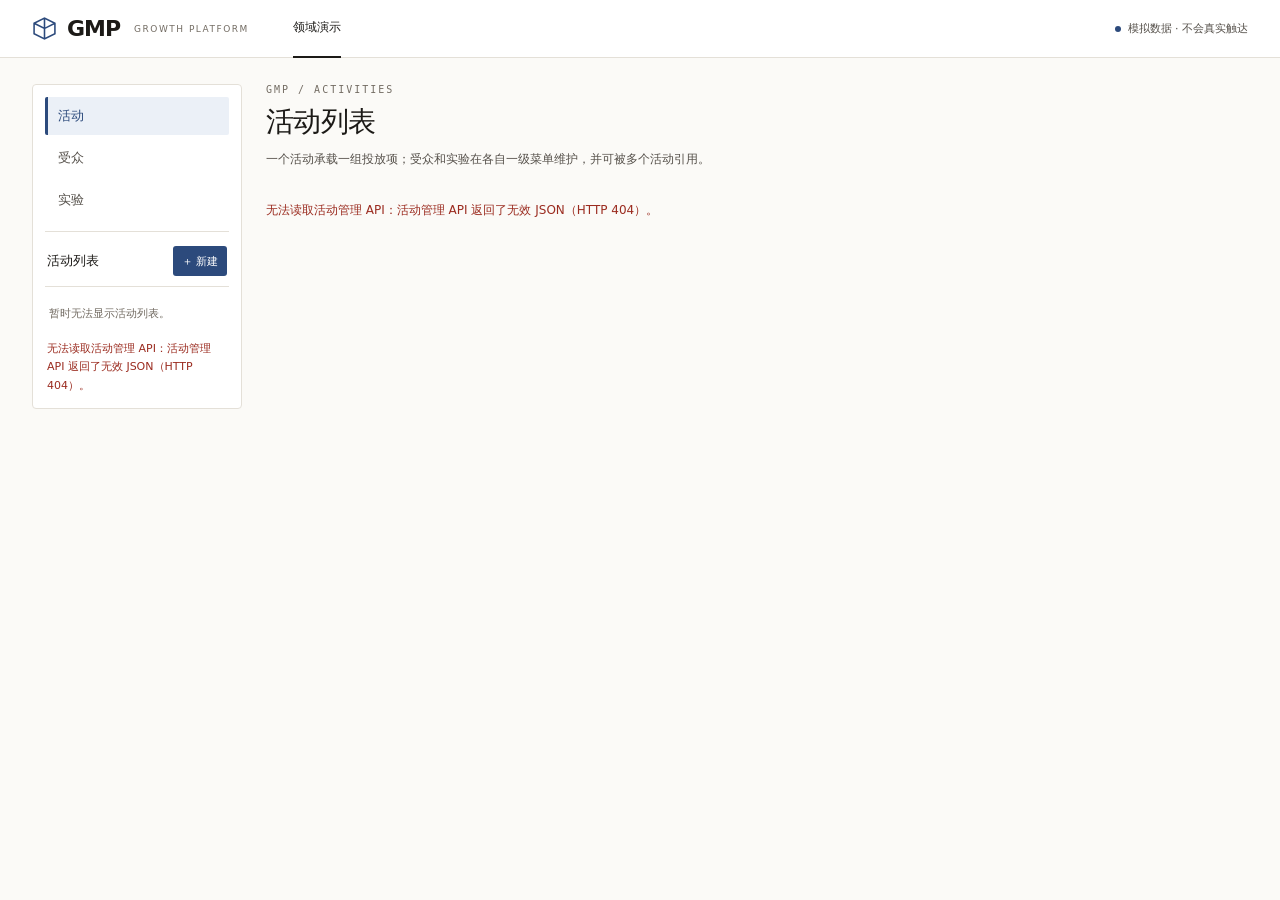
==== commit f1bdd3d2: "feat(campaign): restore activity flow canvas Keep the existing 3D graph bound to each activity so te" ====
--- a/frontend/demos/operations-flow/index.html
+++ b/frontend/demos/operations-flow/index.html
@@ -6,6 +6,7 @@
 <title>GMP · 领域演示</title>
 <link rel="stylesheet" href="./style.css">
 <link rel="stylesheet" href="./activity-navigation.css">
+<link rel="stylesheet" href="./activity-flow-canvas.css">
 <script type="module" src="./app.mjs"></script>
 </head>
 <body>
--- a/frontend/demos/operations-flow/activity-flow-canvas.css
+++ b/frontend/demos/operations-flow/activity-flow-canvas.css
@@ -0,0 +1,6 @@
+.activity-flow-canvas{margin:30px 0 0}.flow-canvas-heading{display:flex;align-items:center;justify-content:space-between;gap:22px;margin:0 0 14px}.flow-canvas-heading h3{font-size:21px;margin:0 0 8px}.flow-canvas-heading p:not(.eyebrow){font-size:12px;line-height:1.8;color:var(--secondary);margin:0}.flow-canvas-actions{display:flex;gap:8px;flex-wrap:wrap}.flow-rehearsal-warning{padding:11px 14px;border:1px solid #d4ddeb;background:var(--blue-soft);color:var(--blue);font-size:11px;line-height:1.7;margin:0 0 12px}.flow-edge-toolbar{display:flex;align-items:center;gap:14px;margin:0 0 12px}.flow-edge-toolbar button,.flow-selected-edge button{font-size:11px}.flow-save-status{font-size:11px;color:var(--secondary)}.flow-edge-form{padding:16px 18px;margin:0 0 14px;background:var(--card);border:1px solid var(--line)}.flow-edge-form form{display:grid;grid-template-columns:1fr 1fr 1fr auto auto;align-items:end;gap:12px}.flow-edge-form label{display:flex;flex-direction:column;gap:7px;font-size:10px;color:var(--muted)}.flow-edge-form select{width:100%;min-width:0}.flow-edge-form .inline-error{grid-column:1/-1;margin:0}.flow-edge-form[hidden]{display:none}.flow-selected-edge{margin-top:14px;padding-top:12px;border-top:1px solid var(--line)}.flow-selected-edge p{font-size:10px;line-height:1.7;color:var(--secondary);overflow-wrap:anywhere}.flow-canvas-workspace{min-height:560px}.flow-canvas-workspace .world{min-height:395px}.flow-canvas-workspace [data-scene]{min-height:395px}.flow-canvas-workspace .detail-panel .primary-link{margin-top:14px;justify-content:center}.flow-canvas-workspace .metrics{grid-template-columns:repeat(5,minmax(0,1fr)) 130px;margin:0 0 12px}.flow-canvas-workspace .metric{padding:13px 16px}.flow-canvas-workspace .metric strong{font-size:21px}.flow-canvas-workspace .balance{font-size:10px}.flow-canvas-workspace .balance strong{font:12px ui-monospace,monospace}.flow-canvas-workspace .detail-icon svg{height:25px;width:25px;stroke:currentColor;stroke-width:1.2;fill:none}
+@media(max-width:1100px){.flow-edge-form form{grid-template-columns:1fr 1fr}.flow-edge-form .inline-error{grid-column:1/-1}.flow-edge-form button{min-height:36px}}
+@media(max-width:700px){.flow-canvas-heading{align-items:start;flex-direction:column}.flow-canvas-actions{width:100%}.flow-canvas-actions a{flex:1;justify-content:center;padding:0 8px;font-size:10px}.flow-edge-form form{grid-template-columns:1fr}.flow-edge-form .inline-error{grid-column:auto}.flow-canvas-workspace .metrics{grid-template-columns:repeat(5,1fr)}.flow-canvas-workspace .metric{padding:10px 4px}.flow-canvas-workspace .metric>span{font-size:8px}.flow-canvas-workspace .metric strong{font-size:16px}.flow-canvas-workspace .balance{display:none}.flow-canvas-workspace .world{min-height:305px}.flow-canvas-workspace [data-scene]{min-height:305px}}
+.flow-audience-form{padding:14px 16px;margin:0 0 14px;background:var(--card);border:1px solid var(--line)}.flow-audience-form form{display:flex;align-items:end;gap:10px;flex-wrap:wrap}.flow-audience-form label{display:flex;flex-direction:column;gap:6px;min-width:230px;font-size:10px;color:var(--muted)}.flow-audience-form select{min-width:230px}.flow-audience-form a{font-size:11px;color:var(--blue);padding:9px 4px}.flow-audience-form .inline-error{flex-basis:100%;margin:0}.flow-audience-form[hidden]{display:none}.flow-audience-use-note{font-size:10px;color:var(--muted);line-height:1.7;margin:12px 0}.flow-selected-edge button,[data-remove-audience-entry]{margin-top:12px}
+
+.flow-edge-form-title{grid-column:1/-1;margin:0;font-size:12px;font-weight:650;color:var(--ink)}.flow-edge-actions{display:flex;gap:8px;flex-wrap:wrap}.flow-edge-actions button{margin-top:4px}
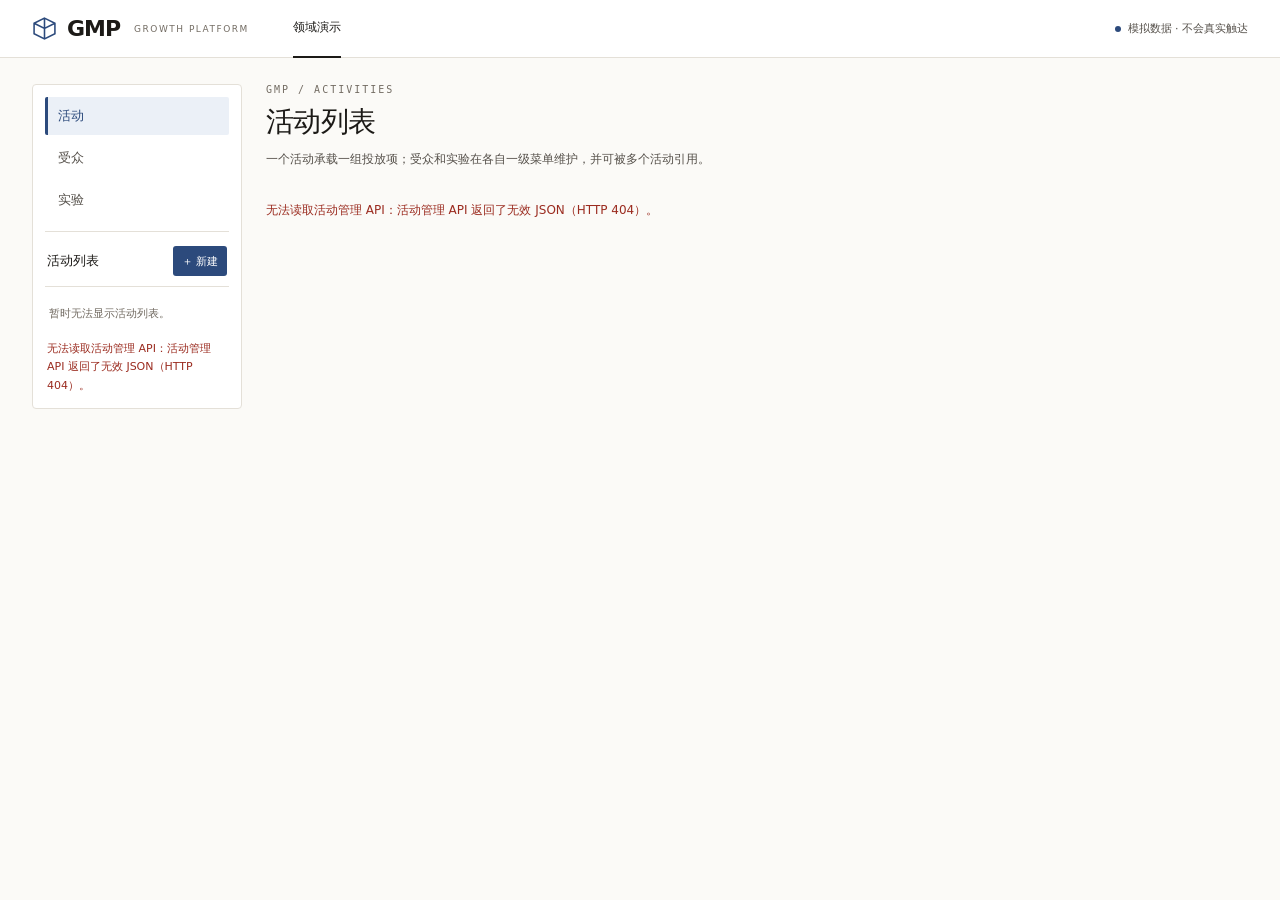
==== commit dec1fff6: "feat(demo): make campaign the primary navigation Keep treatments within their owning campaign so the" ====
--- a/frontend/demos/operations-flow/index.html
+++ b/frontend/demos/operations-flow/index.html
@@ -6,7 +6,6 @@
 <title>GMP · 领域演示</title>
 <link rel="stylesheet" href="./style.css">
 <link rel="stylesheet" href="./activity-navigation.css">
-<link rel="stylesheet" href="./activity-flow-canvas.css">
 <script type="module" src="./app.mjs"></script>
 </head>
 <body>
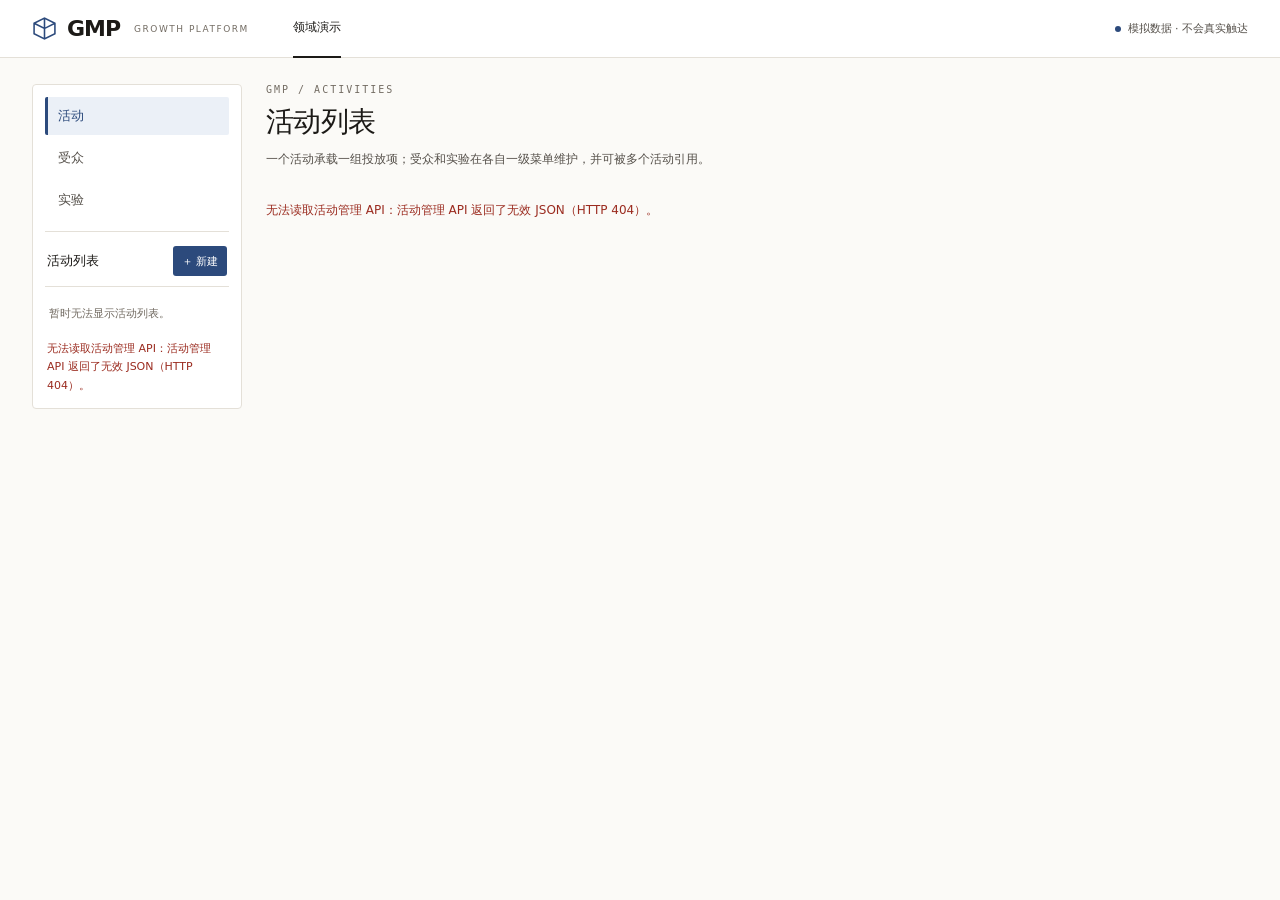
==== commit 3357b5fe: "feat(demo): restore the activity flow canvas Let operators configure campaign entry paths and receip" ====
--- a/frontend/demos/operations-flow/index.html
+++ b/frontend/demos/operations-flow/index.html
@@ -6,6 +6,7 @@
 <title>GMP · 领域演示</title>
 <link rel="stylesheet" href="./style.css">
 <link rel="stylesheet" href="./activity-navigation.css">
+<link rel="stylesheet" href="./activity-flow-canvas.css">
 <script type="module" src="./app.mjs"></script>
 </head>
 <body>
--- a/frontend/demos/operations-flow/activity-flow-canvas.css
+++ b/frontend/demos/operations-flow/activity-flow-canvas.css
@@ -0,0 +1,6 @@
+.activity-flow-canvas{margin:30px 0 0}.flow-canvas-heading{display:flex;align-items:center;justify-content:space-between;gap:22px;margin:0 0 14px}.flow-canvas-heading h3{font-size:21px;margin:0 0 8px}.flow-canvas-heading p:not(.eyebrow){font-size:12px;line-height:1.8;color:var(--secondary);margin:0}.flow-canvas-actions{display:flex;gap:8px;flex-wrap:wrap}.flow-rehearsal-warning{padding:11px 14px;border:1px solid #d4ddeb;background:var(--blue-soft);color:var(--blue);font-size:11px;line-height:1.7;margin:0 0 12px}.flow-edge-toolbar{display:flex;align-items:center;gap:14px;margin:0 0 12px}.flow-edge-toolbar button,.flow-selected-edge button{font-size:11px}.flow-save-status{font-size:11px;color:var(--secondary)}.flow-edge-form{padding:16px 18px;margin:0 0 14px;background:var(--card);border:1px solid var(--line)}.flow-edge-form form{display:grid;grid-template-columns:1fr 1fr 1fr auto auto;align-items:end;gap:12px}.flow-edge-form label{display:flex;flex-direction:column;gap:7px;font-size:10px;color:var(--muted)}.flow-edge-form select{width:100%;min-width:0}.flow-edge-form .inline-error{grid-column:1/-1;margin:0}.flow-edge-form[hidden]{display:none}.flow-selected-edge{margin-top:14px;padding-top:12px;border-top:1px solid var(--line)}.flow-selected-edge p{font-size:10px;line-height:1.7;color:var(--secondary);overflow-wrap:anywhere}.flow-canvas-workspace{min-height:560px}.flow-canvas-workspace .world{min-height:395px}.flow-canvas-workspace [data-scene]{min-height:395px}.flow-canvas-workspace .detail-panel .primary-link{margin-top:14px;justify-content:center}.flow-canvas-workspace .metrics{grid-template-columns:repeat(5,minmax(0,1fr)) 130px;margin:0 0 12px}.flow-canvas-workspace .metric{padding:13px 16px}.flow-canvas-workspace .metric strong{font-size:21px}.flow-canvas-workspace .balance{font-size:10px}.flow-canvas-workspace .balance strong{font:12px ui-monospace,monospace}.flow-canvas-workspace .detail-icon svg{height:25px;width:25px;stroke:currentColor;stroke-width:1.2;fill:none}
+@media(max-width:1100px){.flow-edge-form form{grid-template-columns:1fr 1fr}.flow-edge-form .inline-error{grid-column:1/-1}.flow-edge-form button{min-height:36px}}
+@media(max-width:700px){.flow-canvas-heading{align-items:start;flex-direction:column}.flow-canvas-actions{width:100%}.flow-canvas-actions a{flex:1;justify-content:center;padding:0 8px;font-size:10px}.flow-edge-form form{grid-template-columns:1fr}.flow-edge-form .inline-error{grid-column:auto}.flow-canvas-workspace .metrics{grid-template-columns:repeat(5,1fr)}.flow-canvas-workspace .metric{padding:10px 4px}.flow-canvas-workspace .metric>span{font-size:8px}.flow-canvas-workspace .metric strong{font-size:16px}.flow-canvas-workspace .balance{display:none}.flow-canvas-workspace .world{min-height:305px}.flow-canvas-workspace [data-scene]{min-height:305px}}
+.flow-audience-form{padding:14px 16px;margin:0 0 14px;background:var(--card);border:1px solid var(--line)}.flow-audience-form form{display:flex;align-items:end;gap:10px;flex-wrap:wrap}.flow-audience-form label{display:flex;flex-direction:column;gap:6px;min-width:230px;font-size:10px;color:var(--muted)}.flow-audience-form select{min-width:230px}.flow-audience-form a{font-size:11px;color:var(--blue);padding:9px 4px}.flow-audience-form .inline-error{flex-basis:100%;margin:0}.flow-audience-form[hidden]{display:none}.flow-audience-use-note{font-size:10px;color:var(--muted);line-height:1.7;margin:12px 0}.flow-selected-edge button,[data-remove-audience-entry]{margin-top:12px}
+
+.flow-edge-form-title{grid-column:1/-1;margin:0;font-size:12px;font-weight:650;color:var(--ink)}.flow-edge-actions{display:flex;gap:8px;flex-wrap:wrap}.flow-edge-actions button{margin-top:4px}
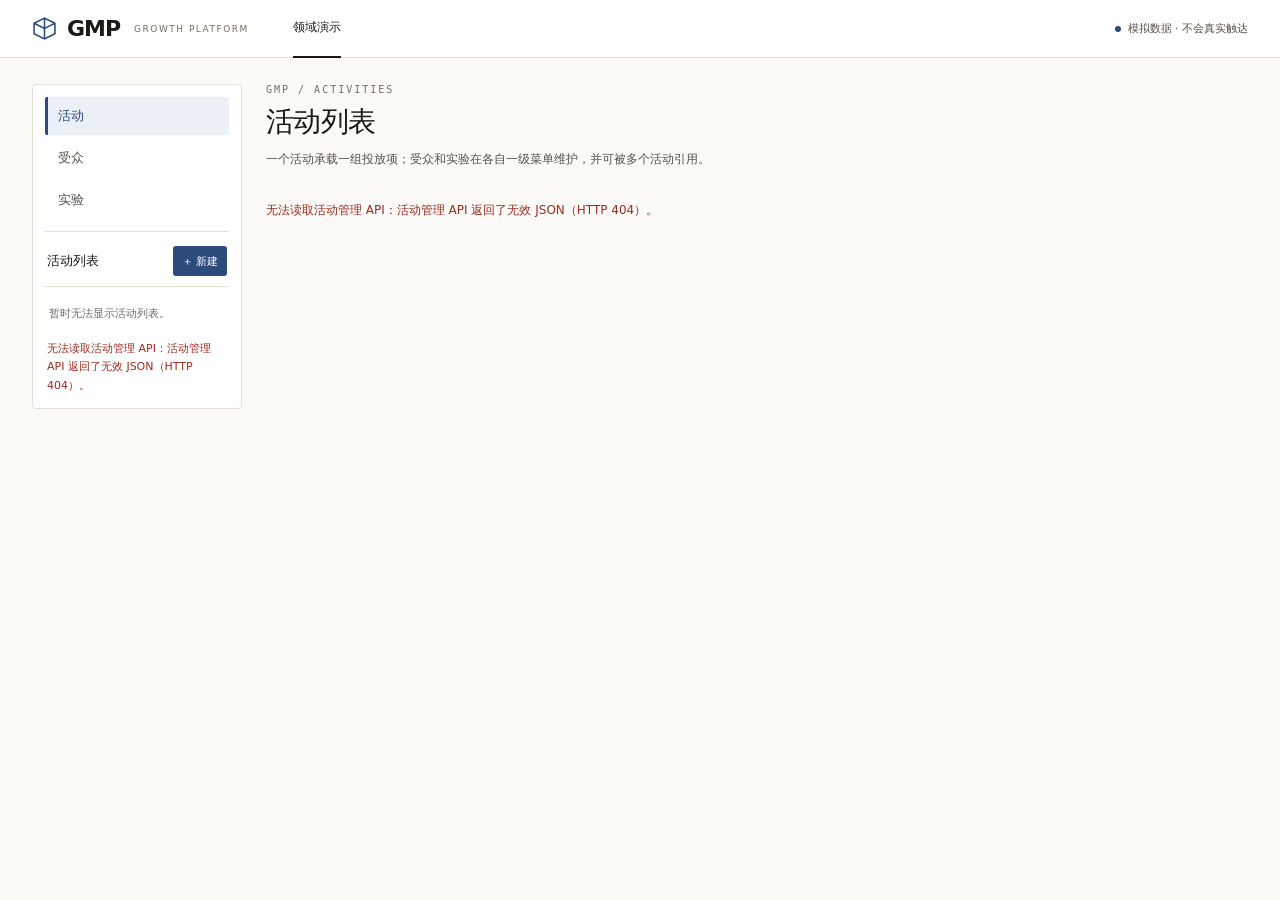
==== commit b218e9ad: "feat(activity): add local flow experiment nodes Let activities compose browser-local experiment bran" ====
--- a/frontend/demos/operations-flow/index.html
+++ b/frontend/demos/operations-flow/index.html
@@ -7,6 +7,8 @@
 <link rel="stylesheet" href="./style.css">
 <link rel="stylesheet" href="./activity-navigation.css">
 <link rel="stylesheet" href="./activity-flow-canvas.css">
+<link rel="stylesheet" href="./flow-experiment.css">
+<link rel="stylesheet" href="./experiment-page.css">
 <script type="module" src="./app.mjs"></script>
 </head>
 <body>
@@ -63,12 +65,8 @@
 <p id="storage-warning" class="storage-warning" role="status"></p><p id="audience-status" role="status" aria-live="polite"></p>
 </section>
 <section id="experimentation-section" hidden aria-label="实验">
-<div class="section-heading"><div><p class="eyebrow">EXPERIMENTATION / STABLE ASSIGNMENT</p><h2>实验</h2><p>一次分流由实验域持有定义；受众只引用已有实验，并按份号形成条件。</p></div><button id="new-experiment" class="primary" type="button">＋ 新建实验</button></div>
-<div class="domain-summary"><strong>固定示意 A 45% / B 45% / 对照 10%</strong><span>已保存 <b id="experiment-count">—</b> 项 · 同一实验 ID 与模拟用户始终落在同一份，改名不改变分配。</span></div>
-<form id="experiment-form" class="experiment-form" hidden><label for="experiment-name">实验名称</label><input id="experiment-name" maxlength="48" autocomplete="off" placeholder="输入实验名称"><p class="field-help">保存后可由受众定义引用，并用于发布实验人群包；比例固定，仅供演示。</p><p id="experiment-error" class="inline-error" role="alert"></p><div class="card-actions"><button type="submit" class="primary">保存实验</button><button id="cancel-experiment" type="button">取消</button></div></form>
-<div id="experiment-list" class="domain-cards"></div><p id="experiment-status" role="status" aria-live="polite"></p><p id="experiment-storage-warning" class="storage-warning" role="status"></p>
-<div class="domain-cards domain-explain"><article class="domain-card"><h3>染色 · 只读说明</h3><p>真实分配结果会被持久化；这里仅对构造 ID 作稳定示意，不写生产染色记录。</p></article><article class="domain-card"><h3>放量 · 只读说明</h3><p>放量也使用稳定分份，但不等同于有指标与结论的实验。本 Demo 不提供放量配置。</p></article></div>
-<p class="domain-link"><a id="experiment-audience-link" href="#activities">前往受众引用实验 ↗</a></p>
+<div id="experiment-page"></div>
+<p class="domain-link"><a id="experiment-audience-link" href="#audience">前往受众引用实验 ↗</a></p>
 </section>
 <section id="campaign-section" hidden aria-label="活动内容">
 <div id="campaign-overview" hidden></div>
--- a/frontend/demos/operations-flow/style.css
+++ b/frontend/demos/operations-flow/style.css
@@ -1,14 +1,14 @@
-:root{--paper:#fbfaf7;--card:#fff;--ink:#1c1a17;--secondary:#55504a;--muted:#736c63;--line:#e4e0d8;--border:#cfc9be;--soft:#f5f3ee;--blue:#2c4a7c;--blue-soft:#ebf0f7;--guarantee:#2f6b4f;--guarantee-bg:#e9f2ed;font-family:'PingFang SC','Hiragino Sans GB','Microsoft YaHei',system-ui,sans-serif;color:var(--ink);background:var(--paper);font-synthesis:none}
-*{box-sizing:border-box}body{margin:0}button,select,input{font:inherit}button,select{border:1px solid var(--border);background:var(--card);border-radius:3px;color:var(--ink);min-height:34px;cursor:pointer}button{padding:0 12px}button:hover{background:var(--soft)}button:focus-visible,select:focus-visible,input:focus-visible,a:focus-visible{outline:2px solid var(--blue);outline-offset:3px}button:disabled{opacity:.4;cursor:default}svg{display:block}.topbar{height:58px;display:flex;align-items:center;gap:44px;padding:0 32px;border-bottom:1px solid var(--line);background:var(--card)}.brand{display:flex;align-items:center;gap:10px;text-decoration:none;color:var(--ink);font-size:22px;font-weight:650;letter-spacing:-1px}.brand svg{height:25px;width:25px;stroke:var(--blue);stroke-width:1.5;fill:none}.brand span{font-size:9px;letter-spacing:1.5px;color:var(--muted);font-weight:500;margin-left:4px}.topnav{height:58px;display:flex;align-items:center;border-bottom:2px solid var(--ink);font-size:12px}.demo-badge{margin-left:auto;font-size:11px;color:var(--secondary);display:flex;align-items:center;gap:7px}.demo-badge>span{height:6px;width:6px;border-radius:50%;background:var(--blue)}main{max-width:1800px;margin:auto;padding:26px 32px 0}.intro{display:flex;justify-content:space-between;align-items:center;gap:24px;margin-bottom:25px}.eyebrow{font:10px ui-monospace,monospace;letter-spacing:2px;color:var(--muted);margin:0 0 10px}h1{font-size:28px;letter-spacing:-.6px;line-height:1.2;margin:0 0 10px;font-weight:600}.subtitle{font-size:12px;color:var(--secondary);margin:0;line-height:1.75}.scene-selector{display:flex;flex-direction:column;gap:8px;min-width:190px}.scene-selector label{font-size:10px;color:var(--muted)}select{padding:0 28px 0 12px;font-size:12px;height:36px}.metrics{display:grid;grid-template-columns:repeat(5,1fr) 150px;background:var(--card);border:1px solid var(--line);border-radius:4px;margin-bottom:18px}.metric{position:relative;display:grid;padding:16px 24px;gap:7px;border-right:1px solid var(--line)}.metric>span{font-size:11px;color:var(--secondary)}.metric strong{font:500 27px/1.1 ui-monospace,SFMono-Regular,Consolas,monospace}.metric small{font-size:10px;color:var(--muted)}.balance{display:flex;align-items:center;justify-content:center;gap:10px;font-size:10px;color:var(--guarantee);background:var(--guarantee-bg)}.balance svg{width:23px;height:23px;fill:none;stroke:currentColor;stroke-width:1.2}.balance strong{display:block;margin-top:8px;font:12px ui-monospace,monospace}.workspace{display:grid;grid-template-columns:190px minmax(0,1fr) 228px;min-height:560px;border:1px solid var(--line);background:var(--card);border-radius:4px;overflow:hidden}.left-panel{border-right:1px solid var(--line);display:flex;flex-direction:column}.panel-label{display:flex;justify-content:space-between;font-size:10px;color:var(--muted);padding:18px 16px;border-bottom:1px solid var(--line);letter-spacing:.4px}.panel-label>span:last-child{font:10px ui-monospace,monospace}.node-list{padding:8px}.node-button{width:100%;display:flex;align-items:center;gap:9px;text-align:left;border:0;min-height:39px;background:transparent;font-size:11px;padding:0 9px}.node-button svg{width:17px;height:17px;fill:none;stroke:currentColor;stroke-width:1.4}.node-button .count{margin-left:auto;font:10px ui-monospace,monospace;color:var(--muted)}.node-button.active{background:var(--blue-soft);color:var(--blue)}.node-button.active .count{color:var(--blue)}.node-button[data-node="a"],.node-button[data-node="b"]{padding-left:20px}.node-button[data-node="success"]{margin-top:8px;border-top:1px solid var(--line);border-radius:0}.left-note{margin-top:auto;padding:18px 16px 16px;border-top:1px solid var(--line)}.tiny-heading{font-size:10px;color:var(--secondary)}.left-note p{font-size:10px;line-height:1.8;color:var(--muted);margin:9px 0 16px}.version{font:8px ui-monospace,monospace;letter-spacing:1px;color:var(--muted)}.world-wrap{position:relative;display:flex;flex-direction:column;min-width:0;background:var(--paper)}.world-toolbar{height:53px;display:flex;align-items:center;justify-content:space-between;padding:0 18px;gap:10px;z-index:1}.world-title{display:flex;align-items:center;gap:8px;font-size:10px;color:var(--secondary);white-space:nowrap}.live-dot{width:5px;height:5px;border-radius:50%;background:var(--blue)}.divider{color:var(--border)}.view-controls{display:flex;gap:3px}.view-controls button{min-height:26px;font-size:10px;padding:0 7px;background:transparent;border-color:transparent}.view-controls button.active{background:var(--blue-soft);color:var(--blue)}.world{flex:1;display:flex;align-items:center;min-height:395px;overflow:hidden;touch-action:pan-y;cursor:grab;background:radial-gradient(ellipse at 50% 60%,#f0ede7 0%,#fbfaf7 65%)}.world.dragging{cursor:grabbing}#scene{width:100%;height:100%;max-height:540px;min-height:395px;overflow:visible;user-select:none}.world-foot{display:flex;justify-content:space-between;font-size:9px;color:var(--muted);padding:10px 18px 16px;gap:12px}.legend-dot{display:inline-block;width:5px;height:5px;background:var(--blue);border-radius:50%;margin-right:5px}.legend-line,.legend-dash{display:inline-block;vertical-align:middle;width:16px;border-top:1px solid var(--blue);margin:0 5px 0 12px}.legend-dash{border-top:1px dashed var(--muted)}.scenario-note{padding:12px 18px;border-top:1px solid var(--line);display:flex;gap:14px;font-size:10px}.scenario-note>span{white-space:nowrap;color:var(--muted)}.scenario-note p{margin:0;color:var(--secondary);line-height:1.6}.detail-panel{border-left:1px solid var(--line);padding:0 20px;display:flex;flex-direction:column;min-width:0}.detail-panel .panel-label{margin:0 -20px;padding:18px 20px}.detail-icon{width:46px;height:46px;background:var(--blue-soft);display:flex;align-items:center;justify-content:center;margin-top:26px;border-radius:4px;color:var(--blue)}.detail-icon svg{height:25px;width:25px;stroke:currentColor;stroke-width:1.2;fill:none}.detail-kind{font:8px ui-monospace,monospace;letter-spacing:1.1px;color:var(--muted);margin:18px 0 7px}h2{font-size:20px;font-weight:600;margin:0 0 12px}.detail-desc{font-size:11px;line-height:1.9;color:var(--secondary);margin:0;min-height:62px}.detail-stats{display:flex;justify-content:space-between;margin:24px 0 15px;gap:12px}.detail-stats span{font-size:10px;color:var(--muted);display:block}.detail-stats strong{font:24px ui-monospace,monospace;display:block;margin-top:7px}.mini-track{height:3px;background:var(--line);margin-bottom:20px}.mini-track span{display:block;height:3px;background:var(--blue);width:0}.detail-rules{font-size:10px;color:var(--secondary);line-height:1.8}.detail-rules>div{display:flex;justify-content:space-between;gap:10px;border-bottom:1px solid var(--line);padding:8px 0}.detail-rules span{color:var(--muted)}.detail-bottom{margin-top:auto;padding:20px 0 16px;color:var(--muted)}.detail-bottom>span{font-size:9px;letter-spacing:.3px}.detail-bottom p{font-size:10px;line-height:1.8;margin:8px 0 0}.transport{display:flex;align-items:center;gap:24px;border:1px solid var(--line);border-radius:4px;margin-top:14px;background:var(--card);padding:17px 20px}.play-controls{display:flex;gap:8px}.primary{background:var(--ink);color:var(--paper);border-color:var(--ink);min-width:100px;font-size:11px}.primary:hover{background:#36322e}#reset{font-size:11px}.timeline{flex:1}.timeline>div{display:flex;justify-content:space-between;font-size:10px;color:var(--muted);margin-bottom:5px}.timeline strong{font:10px ui-monospace,monospace;color:var(--ink);margin-left:12px}input[type="range"]{width:100%;accent-color:var(--blue);height:14px;cursor:pointer}.speed{display:flex;align-items:center;gap:10px;font-size:10px;color:var(--muted)}.speed select{height:32px;min-height:32px;font:11px ui-monospace,monospace}.motion-note{font-size:9px;color:var(--muted);line-height:1.7;border-left:1px solid var(--line);padding-left:20px;min-width:100px}footer{display:flex;justify-content:space-between;gap:18px;font-size:9px;color:var(--muted);padding:16px 0 22px}footer>span:first-child{font:9px ui-monospace,monospace;letter-spacing:1px}.scene-label{font:600 12px 'PingFang SC','Microsoft YaHei',system-ui,sans-serif;fill:var(--ink);pointer-events:none}.scene-sub{font:10px ui-monospace,monospace;fill:var(--secondary);pointer-events:none}.scene-node{cursor:pointer}.scene-node:focus-visible{outline:none}.scene-node:focus-visible .node-outline{stroke:var(--blue);stroke-width:3}.node-label-back{fill:var(--card);stroke:var(--line);stroke-width:.8}.selected-label .node-label-back{fill:var(--blue-soft);stroke:var(--blue)}.selected-label .scene-label{fill:var(--blue)}
+:root{--paper:#fbfaf7;--card:#fff;--ink:#1c1a17;--secondary:#55504a;--muted:#736c63;--line:#e4e0d8;--border:#cfc9be;--soft:#f5f3ee;--blue:#2c4a7c;--blue-soft:#ebf0f7;--guarantee:#2f6b4f;--guarantee-bg:#e9f2ed;--ui-radius-control:3px;--ui-radius-panel:4px;--ui-control-height:34px;--ui-field-height:38px;--ui-panel-padding:24px;--ui-panel-padding-narrow:16px;--ui-section-gap:24px;--ui-section-title-size:16px;--ui-page-heading-size:23px;--ui-page-heading-size-narrow:21px;font-family:'PingFang SC','Hiragino Sans GB','Microsoft YaHei',system-ui,sans-serif;color:var(--ink);background:var(--paper);font-synthesis:none}
+*{box-sizing:border-box}body{margin:0}button,select,input{font:inherit}button,select{border:1px solid var(--border);background:var(--card);border-radius:var(--ui-radius-control);color:var(--ink);min-height:var(--ui-control-height);cursor:pointer}button{padding:0 12px}button:hover{background:var(--soft)}button:focus-visible,select:focus-visible,input:focus-visible,a:focus-visible{outline:2px solid var(--blue);outline-offset:3px}button:disabled{opacity:.4;cursor:default}svg{display:block}.topbar{height:58px;display:flex;align-items:center;gap:44px;padding:0 32px;border-bottom:1px solid var(--line);background:var(--card)}.brand{display:flex;align-items:center;gap:10px;text-decoration:none;color:var(--ink);font-size:22px;font-weight:650;letter-spacing:-1px}.brand svg{height:25px;width:25px;stroke:var(--blue);stroke-width:1.5;fill:none}.brand span{font-size:9px;letter-spacing:1.5px;color:var(--muted);font-weight:500;margin-left:4px}.topnav{height:58px;display:flex;align-items:center;border-bottom:2px solid var(--ink);font-size:12px}.demo-badge{margin-left:auto;font-size:11px;color:var(--secondary);display:flex;align-items:center;gap:7px}.demo-badge>span{height:6px;width:6px;border-radius:50%;background:var(--blue)}main{max-width:1800px;margin:auto;padding:26px 32px 0}.intro{display:flex;justify-content:space-between;align-items:center;gap:24px;margin-bottom:25px}.eyebrow{font:10px ui-monospace,monospace;letter-spacing:2px;color:var(--muted);margin:0 0 10px}h1{font-size:28px;letter-spacing:-.6px;line-height:1.2;margin:0 0 10px;font-weight:600}.subtitle{font-size:12px;color:var(--secondary);margin:0;line-height:1.75}.scene-selector{display:flex;flex-direction:column;gap:8px;min-width:190px}.scene-selector label{font-size:10px;color:var(--muted)}select{padding:0 28px 0 12px;font-size:12px;height:var(--ui-field-height)}.metrics{display:grid;grid-template-columns:repeat(5,1fr) 150px;background:var(--card);border:1px solid var(--line);border-radius:4px;margin-bottom:18px}.metric{position:relative;display:grid;padding:16px 24px;gap:7px;border-right:1px solid var(--line)}.metric>span{font-size:11px;color:var(--secondary)}.metric strong{font:500 27px/1.1 ui-monospace,SFMono-Regular,Consolas,monospace}.metric small{font-size:10px;color:var(--muted)}.balance{display:flex;align-items:center;justify-content:center;gap:10px;font-size:10px;color:var(--guarantee);background:var(--guarantee-bg)}.balance svg{width:23px;height:23px;fill:none;stroke:currentColor;stroke-width:1.2}.balance strong{display:block;margin-top:8px;font:12px ui-monospace,monospace}.workspace{display:grid;grid-template-columns:190px minmax(0,1fr) 228px;min-height:560px;border:1px solid var(--line);background:var(--card);border-radius:4px;overflow:hidden}.left-panel{border-right:1px solid var(--line);display:flex;flex-direction:column}.panel-label{display:flex;justify-content:space-between;font-size:10px;color:var(--muted);padding:18px 16px;border-bottom:1px solid var(--line);letter-spacing:.4px}.panel-label>span:last-child{font:10px ui-monospace,monospace}.node-list{padding:8px}.node-button{width:100%;display:flex;align-items:center;gap:9px;text-align:left;border:0;min-height:39px;background:transparent;font-size:11px;padding:0 9px}.node-button svg{width:17px;height:17px;fill:none;stroke:currentColor;stroke-width:1.4}.node-button .count{margin-left:auto;font:10px ui-monospace,monospace;color:var(--muted)}.node-button.active{background:var(--blue-soft);color:var(--blue)}.node-button.active .count{color:var(--blue)}.node-button[data-node="a"],.node-button[data-node="b"]{padding-left:20px}.node-button[data-node="success"]{margin-top:8px;border-top:1px solid var(--line);border-radius:0}.left-note{margin-top:auto;padding:18px 16px 16px;border-top:1px solid var(--line)}.tiny-heading{font-size:10px;color:var(--secondary)}.left-note p{font-size:10px;line-height:1.8;color:var(--muted);margin:9px 0 16px}.version{font:8px ui-monospace,monospace;letter-spacing:1px;color:var(--muted)}.world-wrap{position:relative;display:flex;flex-direction:column;min-width:0;background:var(--paper)}.world-toolbar{height:53px;display:flex;align-items:center;justify-content:space-between;padding:0 18px;gap:10px;z-index:1}.world-title{display:flex;align-items:center;gap:8px;font-size:10px;color:var(--secondary);white-space:nowrap}.live-dot{width:5px;height:5px;border-radius:50%;background:var(--blue)}.divider{color:var(--border)}.view-controls{display:flex;gap:3px}.view-controls button{min-height:26px;font-size:10px;padding:0 7px;background:transparent;border-color:transparent}.view-controls button.active{background:var(--blue-soft);color:var(--blue)}.world{flex:1;display:flex;align-items:center;min-height:395px;overflow:hidden;touch-action:pan-y;cursor:grab;background:radial-gradient(ellipse at 50% 60%,#f0ede7 0%,#fbfaf7 65%)}.world.dragging{cursor:grabbing}#scene{width:100%;height:100%;max-height:540px;min-height:395px;overflow:visible;user-select:none}.world-foot{display:flex;justify-content:space-between;font-size:9px;color:var(--muted);padding:10px 18px 16px;gap:12px}.legend-dot{display:inline-block;width:5px;height:5px;background:var(--blue);border-radius:50%;margin-right:5px}.legend-line,.legend-dash{display:inline-block;vertical-align:middle;width:16px;border-top:1px solid var(--blue);margin:0 5px 0 12px}.legend-dash{border-top:1px dashed var(--muted)}.scenario-note{padding:12px 18px;border-top:1px solid var(--line);display:flex;gap:14px;font-size:10px}.scenario-note>span{white-space:nowrap;color:var(--muted)}.scenario-note p{margin:0;color:var(--secondary);line-height:1.6}.detail-panel{border-left:1px solid var(--line);padding:0 20px;display:flex;flex-direction:column;min-width:0}.detail-panel .panel-label{margin:0 -20px;padding:18px 20px}.detail-icon{width:46px;height:46px;background:var(--blue-soft);display:flex;align-items:center;justify-content:center;margin-top:26px;border-radius:4px;color:var(--blue)}.detail-icon svg{height:25px;width:25px;stroke:currentColor;stroke-width:1.2;fill:none}.detail-kind{font:8px ui-monospace,monospace;letter-spacing:1.1px;color:var(--muted);margin:18px 0 7px}h2{font-size:20px;font-weight:600;margin:0 0 12px}.detail-desc{font-size:11px;line-height:1.9;color:var(--secondary);margin:0;min-height:62px}.detail-stats{display:flex;justify-content:space-between;margin:24px 0 15px;gap:12px}.detail-stats span{font-size:10px;color:var(--muted);display:block}.detail-stats strong{font:24px ui-monospace,monospace;display:block;margin-top:7px}.mini-track{height:3px;background:var(--line);margin-bottom:20px}.mini-track span{display:block;height:3px;background:var(--blue);width:0}.detail-rules{font-size:10px;color:var(--secondary);line-height:1.8}.detail-rules>div{display:flex;justify-content:space-between;gap:10px;border-bottom:1px solid var(--line);padding:8px 0}.detail-rules span{color:var(--muted)}.detail-bottom{margin-top:auto;padding:20px 0 16px;color:var(--muted)}.detail-bottom>span{font-size:9px;letter-spacing:.3px}.detail-bottom p{font-size:10px;line-height:1.8;margin:8px 0 0}.transport{display:flex;align-items:center;gap:24px;border:1px solid var(--line);border-radius:4px;margin-top:14px;background:var(--card);padding:17px 20px}.play-controls{display:flex;gap:8px}.primary{background:var(--ink);color:var(--paper);border-color:var(--ink);min-width:100px;font-size:11px}.primary:hover{background:#36322e}#reset{font-size:11px}.timeline{flex:1}.timeline>div{display:flex;justify-content:space-between;font-size:10px;color:var(--muted);margin-bottom:5px}.timeline strong{font:10px ui-monospace,monospace;color:var(--ink);margin-left:12px}input[type="range"]{width:100%;accent-color:var(--blue);height:14px;cursor:pointer}.speed{display:flex;align-items:center;gap:10px;font-size:10px;color:var(--muted)}.speed select{height:32px;min-height:32px;font:11px ui-monospace,monospace}.motion-note{font-size:9px;color:var(--muted);line-height:1.7;border-left:1px solid var(--line);padding-left:20px;min-width:100px}footer{display:flex;justify-content:space-between;gap:18px;font-size:9px;color:var(--muted);padding:16px 0 22px}footer>span:first-child{font:9px ui-monospace,monospace;letter-spacing:1px}.scene-label{font:600 12px 'PingFang SC','Microsoft YaHei',system-ui,sans-serif;fill:var(--ink);pointer-events:none}.scene-sub{font:10px ui-monospace,monospace;fill:var(--secondary);pointer-events:none}.scene-node{cursor:pointer}.scene-node:focus-visible{outline:none}.scene-node:focus-visible .node-outline{stroke:var(--blue);stroke-width:3}.node-label-back{fill:var(--card);stroke:var(--line);stroke-width:.8}.selected-label .node-label-back{fill:var(--blue-soft);stroke:var(--blue)}.selected-label .scene-label{fill:var(--blue)}
 @media(min-width:1550px){.workspace{grid-template-columns:210px minmax(0,1fr) 260px;min-height:620px}.world{min-height:450px}}
 @media(max-width:1180px){main{padding:22px 20px 0}.workspace{grid-template-columns:155px minmax(0,1fr) 195px}.world-toolbar{padding:0 10px}.world-title>span:last-child{display:none}.detail-panel{padding:0 14px}.detail-panel .panel-label{margin:0 -14px;padding:18px 14px}.metric{padding:15px 18px}.metrics{grid-template-columns:repeat(5,1fr) 130px}.world-foot>span:last-child{display:none}}
 @media(max-width:900px){.topbar{padding:0 20px;gap:25px}.brand span{display:none}.workspace{grid-template-columns:145px minmax(0,1fr)}.detail-panel{grid-column:1/-1;border-left:0;border-top:1px solid var(--line);display:grid;grid-template-columns:48px 1fr 180px;gap:8px 16px;padding:16px}.detail-panel .panel-label{grid-column:1/-1;margin:-16px -16px 8px;padding:12px 16px}.detail-icon{margin:0;grid-row:2/4}.detail-kind{margin:0}.detail-panel h2{margin:0;font-size:18px}.detail-desc{grid-column:2;min-height:0}.detail-stats{grid-column:3;grid-row:2/5;margin:0;align-items:center}.mini-track,.detail-rules,.detail-bottom{display:none}.metrics{grid-template-columns:repeat(5,1fr)}.balance{display:none}.transport{gap:15px}.motion-note{display:none}.world{min-height:370px}#scene{min-height:370px}.left-note{display:none}.intro h1{font-size:25px}.subtitle{max-width:430px}.topnav{font-size:11px}}
 @media(max-width:600px){.topbar{height:52px;padding:0 16px;gap:20px}.topnav{height:52px}.brand{font-size:20px}.demo-badge{font-size:9px;gap:4px}main{padding:22px 12px 0}.intro{display:block;margin-bottom:18px}.intro h1{font-size:24px}.subtitle{font-size:11px}.eyebrow{font-size:9px}.scene-selector{flex-direction:row;align-items:center;justify-content:space-between;margin-top:18px}.scene-selector select{width:185px}.metrics{margin-bottom:12px}.metric{padding:12px 8px;gap:7px}.metric>span{font-size:9px}.metric strong{font-size:21px}.metric small{display:none}.workspace{display:flex;flex-direction:column}.left-panel{border:0;border-bottom:1px solid var(--line);order:2}.left-panel>.panel-label{display:none}.node-list{display:flex;overflow-x:auto;padding:6px;gap:4px}.node-button{min-width:max-content;width:auto;padding:0 9px!important;min-height:36px}.node-button .count{margin-left:4px}.node-button[data-node="success"]{margin:0;border:0}.world-wrap{order:1}.world-toolbar{height:45px}.world{min-height:305px}#scene{min-height:305px;transform:scale(1.08)}.world-foot{font-size:8px;padding:6px 12px 12px}.scenario-note{padding:10px 12px;font-size:9px}.detail-panel{order:3;grid-template-columns:40px 1fr 130px;padding:14px;gap:5px 10px}.detail-panel .panel-label{margin:-14px -14px 8px;padding:10px 14px}.detail-icon{height:36px;width:36px}.detail-desc{font-size:10px;line-height:1.7}.detail-stats strong{font-size:22px}.detail-stats span{font-size:9px}.detail-kind{font-size:7px}.transport{flex-wrap:wrap;padding:12px;gap:12px}.play-controls{order:1}.speed{order:2;margin-left:auto}.timeline{order:3;flex-basis:100%}footer{font-size:8px;flex-wrap:wrap;gap:8px;line-height:1.6}footer>span:last-child{flex-basis:100%}.detail-panel h2{font-size:17px}}
 @media(prefers-reduced-motion:reduce){*{scroll-behavior:auto!important}.world{cursor:default}}
 /* Audience assets share the original paper-and-ink design tokens. */
-[hidden]{display:none!important}.lab-tabs{display:flex;align-items:center;gap:8px;border-bottom:1px solid var(--border);margin:0 0 28px}.lab-tabs button{border:0;background:transparent;padding:14px 20px;font:11px ui-monospace,monospace;border-radius:0;border-bottom:2px solid transparent}.lab-tabs button span{font:13px system-ui;margin-left:10px}.lab-tabs button.active{color:var(--blue);border-color:var(--blue)}.lab-tabs>span{margin-left:auto;font-size:11px;color:var(--muted)}.section-heading{display:flex;align-items:center;justify-content:space-between;gap:20px;margin-bottom:22px}.section-heading h2{font-size:23px;margin-bottom:8px}.section-heading p:not(.eyebrow){font-size:12px;color:var(--secondary);margin:0;line-height:1.8}.section-heading button{min-height:38px;white-space:nowrap;font-size:12px}.audience-overview{display:grid;grid-template-columns:1fr 1fr 2fr;border:1px solid var(--line);background:var(--card);margin-bottom:26px}.audience-overview>div{padding:23px 26px;border-right:1px solid var(--line)}.audience-overview>div:last-child{border:0;background:var(--soft)}.audience-overview span{font-size:11px;color:var(--muted)}.audience-overview strong{display:block;font:32px ui-monospace,monospace;margin:13px 0 8px}.audience-overview small{font:12px system-ui;color:var(--secondary)}.audience-overview p{font-size:11px;color:var(--secondary);line-height:1.9;margin:0}.overview-note{display:flex;flex-direction:column;justify-content:center;gap:12px}.audience-list-toolbar{display:flex;justify-content:space-between;align-items:center;margin-bottom:14px;gap:16px}.audience-list-toolbar label{font-size:11px;display:flex;align-items:center;gap:12px}.audience-list-toolbar>span{font:10px ui-monospace,monospace;color:var(--muted)}input:not([type=range]):not([type=checkbox]){border:1px solid var(--border);border-radius:3px;min-height:38px;padding:8px 12px;color:var(--ink);background:var(--card);font:12px system-ui;min-width:0}#audience-search{width:230px}.audience-list{display:grid;gap:12px}.audience-card{display:grid;grid-template-columns:42px minmax(150px,1.1fr) minmax(180px,1.7fr) 100px auto;gap:18px;align-items:center;padding:22px;background:var(--card);border:1px solid var(--line);border-radius:4px}.audience-card:hover{border-color:var(--border)}.audience-card-icon{height:38px;width:38px;background:var(--blue-soft);color:var(--blue);display:grid;place-items:center;font-size:20px}.audience-card h3{font-size:14px;margin:0 0 7px;overflow-wrap:anywhere}.audience-card small{font:10px ui-monospace,monospace;color:var(--muted)}.audience-card p{font-size:11px;color:var(--secondary);line-height:1.9;margin:0}.audience-card .card-count{font:26px ui-monospace,monospace}.card-count span{display:block;font:10px system-ui;color:var(--muted);margin-top:5px}.card-actions{display:flex;gap:8px}.card-actions button{font-size:11px}.card-actions .use-audience{background:var(--blue-soft);color:var(--blue);border-color:#d4ddeb}.empty-state{padding:52px 20px;text-align:center;border:1px dashed var(--border);font-size:13px;color:var(--muted);line-height:2}.builder-layout{display:grid;grid-template-columns:minmax(0,1fr) minmax(0,1.1fr);gap:24px;align-items:start}.builder-layout form,.audience-preview{border:1px solid var(--line);background:var(--card);padding:26px}.builder-layout form>label{display:block;font-size:12px;margin-bottom:9px}.builder-layout form>input,.builder-layout form>select{width:100%;height:39px}.builder-title{display:flex;align-items:center;gap:12px;margin:4px 0 20px}.builder-title:not(:first-child){border-top:1px solid var(--line);margin-top:25px;padding-top:25px}.builder-title>span:first-child{font:11px ui-monospace,monospace;color:var(--muted)}h3{font-size:14px;margin:0}.and-pill{font:10px ui-monospace,monospace!important;margin-left:auto;background:var(--soft);padding:6px 8px;color:var(--secondary)}.required{font-size:10px;color:var(--muted);margin-left:7px}.field-help{font-size:10px;color:var(--muted);line-height:1.8}.rule-join{font:9px ui-monospace,monospace;color:var(--muted);margin:14px 0;border-left:1px solid var(--border);padding-left:10px}.range-inputs{display:flex;align-items:center;gap:12px;font-size:12px;color:var(--secondary)}.range-inputs input{width:40%}.editor-actions{display:flex;gap:15px;align-items:center;margin-top:22px}.editor-actions>span{font-size:10px;color:var(--muted)}.inline-error{color:#9b2c20;font-size:12px;line-height:1.8;min-height:18px}.inline-error:empty{display:none}.preview-heading{display:flex;justify-content:space-between;align-items:center;font-size:12px}.mock-tag{font:9px ui-monospace,monospace;letter-spacing:1px;color:var(--muted);border:1px solid var(--line);padding:5px 7px}.preview-number{margin:30px 0 18px}.preview-number strong{font:52px ui-monospace,monospace;letter-spacing:-2px;color:var(--blue);margin-right:14px}.preview-number>span{font-size:12px;color:var(--secondary)}.preview-bar{height:5px;background:var(--soft)}.preview-bar>span{display:block;height:5px;background:var(--blue)}#preview-ratio{font-size:10px;color:var(--muted);margin:10px 0 22px}.preview-rules{font-size:12px;color:var(--secondary);line-height:2;padding:14px;background:var(--soft)}#preview-message{font-size:12px;line-height:1.8;margin:15px 0;color:var(--secondary)}.audience-preview h3{margin-top:26px}.audience-preview h3 small{font-size:10px;font-weight:400;color:var(--muted);margin-left:8px}.sample-scroll{overflow-x:auto}.sample-table{border-collapse:collapse;width:100%;font-size:11px;text-align:left;white-space:nowrap}.sample-table th{font-size:10px;font-weight:400;color:var(--muted);background:var(--soft);padding:10px}.sample-table td{padding:13px 10px;border-bottom:1px solid var(--line)}.sample-table td:first-child{font:11px ui-monospace,monospace;color:var(--blue)}.preview-boundary{font-size:10px;color:var(--muted);line-height:1.9;border-top:1px solid var(--line);margin-top:22px;padding-top:18px}.storage-warning:not(:empty){padding:12px 16px;border:1px solid #e8d5ae;background:#fcf3e3;color:#9a6410;font-size:12px}.storage-warning:empty{display:none}#audience-status{font-size:12px;color:var(--blue);min-height:20px;margin:18px 0}.flow-config{display:flex;align-items:center;gap:20px;margin-bottom:14px;padding:18px 20px;border:1px solid var(--line);background:var(--card)}.flow-config>label{display:flex;flex-direction:column;gap:8px;font-size:10px;color:var(--muted)}.flow-config select{min-width:170px;max-width:300px}.flow-config .experiment-switch{flex-direction:row;align-items:center;color:var(--ink);font-size:12px;margin-left:auto;gap:9px}.experiment-switch input{accent-color:var(--blue);width:17px;height:17px}.experiment-switch small{display:block;font-size:9px;color:var(--muted);margin-top:5px}.flow-config>button{font-size:11px}.flow-reference{display:flex;justify-content:space-between;gap:18px;line-height:1.9;margin:0 0 16px;color:var(--secondary);font-size:11px}.flow-reference>span:last-child{font-family:ui-monospace,monospace;color:var(--blue)}.metrics{grid-template-columns:repeat(6,1fr) 130px}.metric{padding-left:18px;padding-right:14px}
+[hidden]{display:none!important}.lab-tabs{display:flex;align-items:center;gap:8px;border-bottom:1px solid var(--border);margin:0 0 28px}.lab-tabs button{border:0;background:transparent;padding:14px 20px;font:11px ui-monospace,monospace;border-radius:0;border-bottom:2px solid transparent}.lab-tabs button span{font:13px system-ui;margin-left:10px}.lab-tabs button.active{color:var(--blue);border-color:var(--blue)}.lab-tabs>span{margin-left:auto;font-size:11px;color:var(--muted)}.section-heading{display:flex;align-items:center;justify-content:space-between;gap:20px;margin-bottom:var(--ui-section-gap)}.section-heading h2{font-size:var(--ui-page-heading-size);margin-bottom:8px}.section-heading p:not(.eyebrow){font-size:12px;color:var(--secondary);margin:0;line-height:1.8}.section-heading button{min-height:var(--ui-control-height);white-space:nowrap;font-size:12px}.audience-overview{display:grid;grid-template-columns:1fr 1fr 2fr;border:1px solid var(--line);background:var(--card);margin-bottom:26px}.audience-overview>div{padding:23px 26px;border-right:1px solid var(--line)}.audience-overview>div:last-child{border:0;background:var(--soft)}.audience-overview span{font-size:11px;color:var(--muted)}.audience-overview strong{display:block;font:32px ui-monospace,monospace;margin:13px 0 8px}.audience-overview small{font:12px system-ui;color:var(--secondary)}.audience-overview p{font-size:11px;color:var(--secondary);line-height:1.9;margin:0}.overview-note{display:flex;flex-direction:column;justify-content:center;gap:12px}.audience-list-toolbar{display:flex;justify-content:space-between;align-items:center;margin-bottom:14px;gap:16px}.audience-list-toolbar label{font-size:11px;display:flex;align-items:center;gap:12px}.audience-list-toolbar>span{font:10px ui-monospace,monospace;color:var(--muted)}input:not([type=range]):not([type=checkbox]){border:1px solid var(--border);border-radius:var(--ui-radius-control);min-height:var(--ui-field-height);padding:8px 12px;color:var(--ink);background:var(--card);font:12px system-ui;min-width:0}#audience-search{width:230px}.audience-list{display:grid;gap:12px}.audience-card{display:grid;grid-template-columns:42px minmax(150px,1.1fr) minmax(180px,1.7fr) 100px auto;gap:18px;align-items:center;padding:var(--ui-panel-padding);background:var(--card);border:1px solid var(--line);border-radius:var(--ui-radius-panel)}.audience-card:hover{border-color:var(--border)}.audience-card-icon{height:38px;width:38px;background:var(--blue-soft);color:var(--blue);display:grid;place-items:center;font-size:20px}.audience-card h3{font-size:14px;margin:0 0 7px;overflow-wrap:anywhere}.audience-card small{font:10px ui-monospace,monospace;color:var(--muted)}.audience-card p{font-size:11px;color:var(--secondary);line-height:1.9;margin:0}.audience-card .card-count{font:26px ui-monospace,monospace}.card-count span{display:block;font:10px system-ui;color:var(--muted);margin-top:5px}.card-actions{display:flex;gap:8px}.card-actions button{font-size:11px}.card-actions .use-audience{background:var(--blue-soft);color:var(--blue);border-color:#d4ddeb}.empty-state{padding:52px 20px;text-align:center;border:1px dashed var(--border);font-size:13px;color:var(--muted);line-height:2}.builder-layout{display:grid;grid-template-columns:minmax(0,1fr) minmax(0,1.1fr);gap:24px;align-items:start}.builder-layout form,.audience-preview{border:1px solid var(--line);background:var(--card);padding:var(--ui-panel-padding);border-radius:var(--ui-radius-panel)}.builder-layout form>label{display:block;font-size:12px;margin-bottom:9px}.builder-layout form>input,.builder-layout form>select{width:100%;height:var(--ui-field-height)}.builder-title{display:flex;align-items:center;gap:12px;margin:4px 0 20px}.builder-title:not(:first-child){border-top:1px solid var(--line);margin-top:25px;padding-top:25px}.builder-title>span:first-child{font:11px ui-monospace,monospace;color:var(--muted)}h3{font-size:14px;margin:0}.and-pill{font:10px ui-monospace,monospace!important;margin-left:auto;background:var(--soft);padding:6px 8px;color:var(--secondary)}.required{font-size:10px;color:var(--muted);margin-left:7px}.field-help{font-size:10px;color:var(--muted);line-height:1.8}.rule-join{font:9px ui-monospace,monospace;color:var(--muted);margin:14px 0;border-left:1px solid var(--border);padding-left:10px}.range-inputs{display:flex;align-items:center;gap:12px;font-size:12px;color:var(--secondary)}.range-inputs input{width:40%}.editor-actions{display:flex;gap:15px;align-items:center;margin-top:22px}.editor-actions>span{font-size:10px;color:var(--muted)}.inline-error{color:#9b2c20;font-size:12px;line-height:1.8;min-height:18px}.inline-error:empty{display:none}.preview-heading{display:flex;justify-content:space-between;align-items:center;font-size:12px}.mock-tag{font:9px ui-monospace,monospace;letter-spacing:1px;color:var(--muted);border:1px solid var(--line);padding:5px 7px}.preview-number{margin:30px 0 18px}.preview-number strong{font:52px ui-monospace,monospace;letter-spacing:-2px;color:var(--blue);margin-right:14px}.preview-number>span{font-size:12px;color:var(--secondary)}.preview-bar{height:5px;background:var(--soft)}.preview-bar>span{display:block;height:5px;background:var(--blue)}#preview-ratio{font-size:10px;color:var(--muted);margin:10px 0 22px}.preview-rules{font-size:12px;color:var(--secondary);line-height:2;padding:14px;background:var(--soft)}#preview-message{font-size:12px;line-height:1.8;margin:15px 0;color:var(--secondary)}.audience-preview h3{margin-top:26px}.audience-preview h3 small{font-size:10px;font-weight:400;color:var(--muted);margin-left:8px}.sample-scroll{overflow-x:auto}.sample-table{border-collapse:collapse;width:100%;font-size:11px;text-align:left;white-space:nowrap}.sample-table th{font-size:10px;font-weight:400;color:var(--muted);background:var(--soft);padding:10px}.sample-table td{padding:13px 10px;border-bottom:1px solid var(--line)}.sample-table td:first-child{font:11px ui-monospace,monospace;color:var(--blue)}.preview-boundary{font-size:10px;color:var(--muted);line-height:1.9;border-top:1px solid var(--line);margin-top:22px;padding-top:18px}.storage-warning:not(:empty){padding:12px 16px;border:1px solid #e8d5ae;background:#fcf3e3;color:#9a6410;font-size:12px}.storage-warning:empty{display:none}#audience-status{font-size:12px;color:var(--blue);min-height:20px;margin:18px 0}.flow-config{display:flex;align-items:center;gap:20px;margin-bottom:14px;padding:18px 20px;border:1px solid var(--line);background:var(--card)}.flow-config>label{display:flex;flex-direction:column;gap:8px;font-size:10px;color:var(--muted)}.flow-config select{min-width:170px;max-width:300px}.flow-config .experiment-switch{flex-direction:row;align-items:center;color:var(--ink);font-size:12px;margin-left:auto;gap:9px}.experiment-switch input{accent-color:var(--blue);width:17px;height:17px}.experiment-switch small{display:block;font-size:9px;color:var(--muted);margin-top:5px}.flow-config>button{font-size:11px}.flow-reference{display:flex;justify-content:space-between;gap:18px;line-height:1.9;margin:0 0 16px;color:var(--secondary);font-size:11px}.flow-reference>span:last-child{font-family:ui-monospace,monospace;color:var(--blue)}.metrics{grid-template-columns:repeat(6,1fr) 130px}.metric{padding-left:18px;padding-right:14px}
 @media(max-width:1100px){.audience-card{grid-template-columns:38px 1fr 1.4fr 85px}.card-actions{grid-column:2/-1;justify-content:flex-end}.flow-config{flex-wrap:wrap}.flow-config .experiment-switch{margin-left:0}.flow-config>button{margin-left:auto}.metrics{grid-template-columns:repeat(6,1fr)}.balance{display:none}}
-@media(max-width:700px){.lab-tabs{margin-bottom:22px}.lab-tabs>span{display:none}.lab-tabs button{padding:13px 14px}.audience-overview{grid-template-columns:1fr 1fr}.audience-overview>div{padding:17px}.audience-overview .overview-note{grid-column:1/-1;border-top:1px solid var(--line)}.audience-overview strong{font-size:28px}.audience-list-toolbar{align-items:start;flex-direction:column}.audience-list-toolbar>span{font-size:9px}.audience-card{grid-template-columns:34px 1fr 70px;gap:12px;padding:16px}.audience-card-icon{width:32px;height:32px}.audience-card>p{grid-column:2/-1;grid-row:2}.audience-card .card-count{grid-column:3;grid-row:1;font-size:23px}.card-actions{grid-column:2/-1}.builder-layout{grid-template-columns:1fr;gap:16px}.builder-layout form,.audience-preview{padding:19px}.section-heading{align-items:start;gap:12px}.section-heading p:not(.eyebrow){font-size:11px}.section-heading h2{font-size:21px}.flow-config{padding:14px;gap:14px}.flow-config>label{flex:1}.flow-config select{max-width:100%;min-width:0;width:100%}.flow-config .experiment-switch{flex-basis:100%}.flow-reference{flex-direction:column;gap:4px}.metric{padding:12px 6px}.metric strong{font-size:20px}.metric>span{font-size:9px}.metric small{display:none}.preview-number strong{font-size:44px}.preview-number>span{font-size:11px}.editor-actions{flex-wrap:wrap}}
+@media(max-width:700px){.lab-tabs{margin-bottom:22px}.lab-tabs>span{display:none}.lab-tabs button{padding:13px 14px}.audience-overview{grid-template-columns:1fr 1fr}.audience-overview>div{padding:17px}.audience-overview .overview-note{grid-column:1/-1;border-top:1px solid var(--line)}.audience-overview strong{font-size:28px}.audience-list-toolbar{align-items:start;flex-direction:column}.audience-list-toolbar>span{font-size:9px}.audience-card{grid-template-columns:34px 1fr 70px;gap:12px;padding:var(--ui-panel-padding-narrow)}.audience-card-icon{width:32px;height:32px}.audience-card>p{grid-column:2/-1;grid-row:2}.audience-card .card-count{grid-column:3;grid-row:1;font-size:23px}.card-actions{grid-column:2/-1}.builder-layout{grid-template-columns:1fr;gap:16px}.builder-layout form,.audience-preview{padding:var(--ui-panel-padding-narrow)}.section-heading{align-items:start;gap:12px}.section-heading p:not(.eyebrow){font-size:11px}.section-heading h2{font-size:var(--ui-page-heading-size-narrow)}.flow-config{padding:14px;gap:14px}.flow-config>label{flex:1}.flow-config select{max-width:100%;min-width:0;width:100%}.flow-config .experiment-switch{flex-basis:100%}.flow-reference{flex-direction:column;gap:4px}.metric{padding:12px 6px}.metric strong{font-size:20px}.metric>span{font-size:9px}.metric small{display:none}.preview-number strong{font-size:44px}.preview-number>span{font-size:11px}.editor-actions{flex-wrap:wrap}}
 /* Composition separates eligibility, inherited references and local experiments. */
 .experiment-check{display:flex!important;align-items:center;gap:9px;font-size:12px}.experiment-check input{height:16px;width:16px;accent-color:var(--blue);margin:0}.inherited-note{font-size:10px;color:var(--secondary);line-height:1.8;padding:12px;background:var(--blue-soft);border-left:2px solid var(--blue)}.experiment-picker{margin-top:14px;border:1px solid var(--line);padding:14px;background:var(--soft)}.experiment-picker>label{font-size:10px;display:block;color:var(--muted);margin-bottom:8px}.experiment-picker-row{display:flex;gap:7px}.experiment-picker-row select{flex:1;min-width:0;max-width:100%}.experiment-picker button{font-size:10px;white-space:nowrap}.experiment-definition{border-top:1px solid var(--border);padding-top:12px;margin-top:12px}.experiment-definition label{font-size:11px;display:block;margin-bottom:8px}.experiment-definition input{width:100%}.experiment-definition>div{display:flex;gap:8px;margin-top:10px}.experiment-definition .inline-error{font-size:11px}.experiment-fixed{font:10px/1.8 ui-monospace,monospace;color:var(--secondary);margin:10px 0 0}.preview-assignment{padding:12px 14px;border:1px solid var(--line);font:11px/1.9 ui-monospace,monospace;color:var(--blue)}.experiment-composition{display:grid;grid-template-columns:1fr 1.2fr;gap:18px;margin-bottom:16px}.inherited-experiment,.canvas-experiment{border:1px solid var(--line);padding:19px;background:var(--card)}.inherited-experiment .eyebrow{display:block;margin-bottom:12px}.inherited-experiment strong{display:block;font-size:14px;overflow-wrap:anywhere}.inherited-experiment p{font-size:11px;color:var(--secondary);line-height:1.9;margin:10px 0 0}.canvas-experiment-config>label{font-size:11px}.canvas-experiment select{margin-top:6px}.flow-reference{flex-wrap:wrap}.flow-reference>span:last-child{max-width:100%}.flow-config>button{margin-left:auto}
 @media(max-width:700px){.experiment-composition{grid-template-columns:1fr;gap:12px}.inherited-experiment,.canvas-experiment{padding:15px}.experiment-picker-row{flex-wrap:wrap}.experiment-picker-row select{flex-basis:100%;width:100%}.experiment-picker-row button{flex:1}.preview-assignment{font-size:10px}.flow-config>button{margin-left:0}}
@@ -23,7 +23,7 @@
 @media(max-width:850px){.lab-shell{grid-template-columns:1fr;gap:20px}.domain-nav{position:static;grid-template-columns:repeat(4,minmax(0,1fr));gap:0;margin:-22px -20px 0;padding:0 12px;border-left:0;border-right:0;border-radius:0}.domain-nav a{text-align:center;border-left:0;border-bottom:3px solid transparent;padding:12px 6px}.domain-nav a[aria-current="page"]{border-color:var(--blue)}.domain-nav span{display:none}.domain-cards{grid-template-columns:1fr 1fr}}
 @media(max-width:600px){.domain-nav{margin:-22px -12px 0}.domain-nav strong{font-size:13px}.domain-cards,.domain-explain{grid-template-columns:1fr}.domain-card{padding:17px}.domain-summary{padding:16px}.lab-shell{gap:18px}}
 
-.campaign-entry{display:flex;align-items:center;flex-wrap:wrap;gap:12px;margin:26px 0}.campaign-entry span,.campaign-note{font-size:12px;line-height:1.8;color:var(--secondary)}.primary-link{display:inline-flex;align-items:center;min-height:36px;padding:0 16px;border-radius:3px;background:var(--blue);color:#fff;text-decoration:none;font-size:12px}.primary-link:hover{background:#1f365b}.campaign-back{display:inline-block;margin:0 0 22px;color:var(--blue);font-size:12px}.campaign-detail-block{margin:24px 0;padding:20px;background:var(--card);border:1px solid var(--line)}.campaign-detail-block h3{margin:0 0 16px}.campaign-detail-block .campaign-note{margin:16px 0 0}.campaign-table-scroll{max-width:100%;overflow-x:auto;background:var(--card);border:1px solid var(--line)}.campaign-table-scroll:focus-visible{outline:2px solid var(--blue);outline-offset:3px}.campaign-table{width:100%;min-width:580px;border-collapse:collapse;text-align:left;font-size:12px}.campaign-table th,.campaign-table td{padding:14px 16px;border-bottom:1px solid var(--line);vertical-align:top;line-height:1.7}.campaign-table thead th{background:var(--soft);color:var(--secondary);font-size:11px;font-weight:500}.campaign-table tbody tr:last-child th,.campaign-table tbody tr:last-child td{border-bottom:0}.campaign-table tbody th{font-weight:600}.campaign-table small{font:10px ui-monospace,monospace;color:var(--muted);overflow-wrap:anywhere}.campaign-table a{color:var(--blue)}.campaign-ref-kind{display:inline-block;margin-right:5px;color:var(--blue);font-size:10px}.campaign-unavailable{display:inline-block;color:#9b2c20;font-size:10px}.campaign-empty{padding:24px;background:var(--card);border:1px solid var(--line);color:var(--muted);font-size:12px}
-@media(max-width:600px){.campaign-detail-block{padding:15px}.campaign-table{min-width:540px}.campaign-table th,.campaign-table td{padding:12px}.campaign-entry{align-items:flex-start;flex-direction:column}}
-.campaign-actions{display:flex;align-items:center;gap:10px;flex-wrap:wrap}.campaign-form{display:grid;gap:16px;background:var(--card);border:1px solid var(--line);padding:20px}.campaign-form label{display:grid;gap:6px;font-size:12px;color:var(--secondary)}.campaign-form input,.campaign-form select{width:100%;min-height:38px;padding:7px 10px;border:1px solid var(--border);border-radius:3px;background:var(--card)}#campaign-status{font-size:12px;color:var(--blue);line-height:1.8}.campaign-table button{font-size:11px;margin-left:8px}
-@media(max-width:600px){.campaign-form{padding:14px}.campaign-actions{align-items:flex-start}}
+.campaign-entry{display:flex;align-items:center;flex-wrap:wrap;gap:12px;margin:26px 0}.campaign-entry span,.campaign-note{font-size:12px;line-height:1.8;color:var(--secondary)}.primary-link{display:inline-flex;align-items:center;min-height:var(--ui-control-height);padding:0 16px;border-radius:var(--ui-radius-control);background:var(--blue);color:#fff;text-decoration:none;font-size:12px}.primary-link:hover{background:#1f365b}.campaign-back{display:inline-block;margin:0 0 22px;color:var(--blue);font-size:12px}.campaign-detail-block{margin:var(--ui-section-gap) 0;padding:var(--ui-panel-padding);background:var(--card);border:1px solid var(--line);border-radius:var(--ui-radius-panel)}.campaign-detail-block h3{font-size:var(--ui-section-title-size);margin:0 0 16px}.campaign-detail-block .campaign-note{margin:16px 0 0}.campaign-table-scroll{max-width:100%;overflow-x:auto;background:var(--card);border:1px solid var(--line)}.campaign-table-scroll:focus-visible{outline:2px solid var(--blue);outline-offset:3px}.campaign-table{width:100%;min-width:580px;border-collapse:collapse;text-align:left;font-size:12px}.campaign-table th,.campaign-table td{padding:14px 16px;border-bottom:1px solid var(--line);vertical-align:top;line-height:1.7}.campaign-table thead th{background:var(--soft);color:var(--secondary);font-size:11px;font-weight:500}.campaign-table tbody tr:last-child th,.campaign-table tbody tr:last-child td{border-bottom:0}.campaign-table tbody th{font-weight:600}.campaign-table small{font:10px ui-monospace,monospace;color:var(--muted);overflow-wrap:anywhere}.campaign-table a{color:var(--blue)}.campaign-ref-kind{display:inline-block;margin-right:5px;color:var(--blue);font-size:10px}.campaign-unavailable{display:inline-block;color:#9b2c20;font-size:10px}.campaign-empty{padding:24px;background:var(--card);border:1px solid var(--line);color:var(--muted);font-size:12px}
+@media(max-width:600px){.campaign-detail-block{padding:var(--ui-panel-padding-narrow)}.campaign-table{min-width:540px}.campaign-table th,.campaign-table td{padding:12px}.campaign-entry{align-items:flex-start;flex-direction:column}}
+.campaign-actions{display:flex;align-items:center;gap:10px;flex-wrap:wrap}.campaign-form{display:grid;gap:16px;background:var(--card);border:1px solid var(--line);padding:var(--ui-panel-padding);border-radius:var(--ui-radius-panel)}.campaign-form label{display:grid;gap:6px;font-size:12px;color:var(--secondary)}.campaign-form input,.campaign-form select{width:100%;min-height:var(--ui-field-height);padding:7px 10px;border:1px solid var(--border);border-radius:var(--ui-radius-control);background:var(--card)}#campaign-status{font-size:12px;color:var(--blue);line-height:1.8}.campaign-table button{font-size:11px;margin-left:8px}
+@media(max-width:600px){.campaign-form{padding:var(--ui-panel-padding-narrow)}.campaign-actions{align-items:flex-start}}
--- a/frontend/demos/operations-flow/activity-flow-canvas.css
+++ b/frontend/demos/operations-flow/activity-flow-canvas.css
@@ -4,3 +4,4 @@
 .flow-audience-form{padding:14px 16px;margin:0 0 14px;background:var(--card);border:1px solid var(--line)}.flow-audience-form form{display:flex;align-items:end;gap:10px;flex-wrap:wrap}.flow-audience-form label{display:flex;flex-direction:column;gap:6px;min-width:230px;font-size:10px;color:var(--muted)}.flow-audience-form select{min-width:230px}.flow-audience-form a{font-size:11px;color:var(--blue);padding:9px 4px}.flow-audience-form .inline-error{flex-basis:100%;margin:0}.flow-audience-form[hidden]{display:none}.flow-audience-use-note{font-size:10px;color:var(--muted);line-height:1.7;margin:12px 0}.flow-selected-edge button,[data-remove-audience-entry]{margin-top:12px}
 
 .flow-edge-form-title{grid-column:1/-1;margin:0;font-size:12px;font-weight:650;color:var(--ink)}.flow-edge-actions{display:flex;gap:8px;flex-wrap:wrap}.flow-edge-actions button{margin-top:4px}
+@media(max-width:900px){.flow-canvas-workspace .detail-panel [data-edge-detail]{grid-column:1/-1;min-width:0}}
--- a/frontend/demos/operations-flow/flow-experiment.css
+++ b/frontend/demos/operations-flow/flow-experiment.css
@@ -0,0 +1,19 @@
+.flow-experiment-panel { display: grid; gap: var(--ui-section-gap); }
+.flow-experiment-heading { display: flex; align-items: flex-start; justify-content: space-between; gap: 16px; }
+.flow-experiment-heading h3 { margin: 0 0 8px; }
+.flow-experiment-heading p { margin: 0; }
+.flow-experiment-local { margin: 0; color: var(--muted); font-size: 12px; }
+.flow-experiment-row { display: flex; justify-content: space-between; align-items: flex-start; gap: 16px; padding: 14px 0; border-top: 1px solid var(--line); font-size: 12px; line-height: 1.7; }
+.flow-experiment-row strong { font-size: 14px; }
+.flow-experiment-row p { margin: 6px 0; color: var(--secondary); font-size: 12px; line-height: 1.8; }
+.flow-experiment-id { color: var(--muted); font: 10px ui-monospace, monospace; overflow-wrap: anywhere; }
+.flow-experiment-state { color: var(--muted); font-size: 11px; }
+.flow-experiment-form { display: grid; gap: 16px; padding-top: 16px; border-top: 1px solid var(--line); }
+.flow-experiment-form h4 { margin: 0; }
+.flow-experiment-form label { display: grid; gap: 6px; color: var(--secondary); font-size: 12px; }
+.flow-experiment-form select { width: 100%; min-width: 0; min-height: var(--ui-field-height); padding: 7px 10px; border: 1px solid var(--border); border-radius: var(--ui-radius-control); background: var(--card); }
+.flow-experiment-routes { display: grid; grid-template-columns: repeat(3, minmax(0, 1fr)); gap: 16px; }
+@media (max-width: 600px) {
+ .flow-experiment-heading, .flow-experiment-row { flex-direction: column; }
+ .flow-experiment-routes { grid-template-columns: 1fr; }
+}
--- a/frontend/demos/operations-flow/experiment-page.css
+++ b/frontend/demos/operations-flow/experiment-page.css
@@ -0,0 +1,36 @@
+#experiment-page{min-width:0}
+.experiment-primary-link{white-space:nowrap}
+#experiment-search{width:230px}
+.experiment-table{min-width:790px}
+.experiment-table th:first-child{width:26%}
+.experiment-table td:nth-child(3){white-space:nowrap}
+.experiment-empty{color:var(--muted);text-align:center;padding:28px!important}
+.experiment-badge{display:inline-flex;align-items:center;min-height:24px;padding:0 10px;border:1px solid var(--line);border-radius:var(--ui-radius-control);background:var(--soft);color:var(--secondary);font-size:12px;white-space:nowrap}
+.experiment-badge.running{color:var(--ink)}
+.experiment-actions{display:flex;align-items:center;gap:8px;flex-wrap:wrap}
+.experiment-actions [data-action=delete]{border-color:#e8c4bc;color:#9b2c20}
+.experiment-detail-grid{display:grid;gap:var(--ui-section-gap)}
+.experiment-panel{min-width:0;margin:0}
+.experiment-panel p{font-size:12px;line-height:1.7;color:var(--secondary)}
+.experiment-inline{display:flex;gap:8px;margin:8px 0}
+.experiment-inline input{flex:1;min-width:0}
+.experiment-split-fields{display:grid;grid-template-columns:repeat(3,minmax(0,1fr));gap:12px;margin:14px 0}
+.experiment-field{display:grid;gap:7px;font-size:12px;color:var(--secondary)}
+.experiment-field input{width:100%}
+.experiment-panel-head{display:flex;justify-content:space-between;align-items:center;gap:16px}
+.experiment-panel-head p{margin:0}
+.experiment-sample-picker{display:grid;gap:5px;font-size:11px;color:var(--secondary)}
+.experiment-sample-picker select{min-width:110px}
+.experiment-create{max-width:700px}
+.experiment-create form{display:grid;gap:12px}
+.experiment-create form>input{width:100%}
+.experiment-create fieldset{display:flex;gap:var(--ui-section-gap);border:1px solid var(--line);border-radius:var(--ui-radius-control);padding:12px}
+.experiment-create fieldset label{display:flex;align-items:center;gap:6px;font-size:12px}
+.experiment-create input[type=radio]{min-height:auto}
+.experiment-create button{justify-self:start}
+.experiment-panel .sample-table{width:100%}
+@media(max-width:700px){
+ .experiment-page-head,.experiment-panel-head{align-items:flex-start;flex-direction:column}
+ .experiment-split-fields{grid-template-columns:1fr}
+ .experiment-create fieldset{flex-direction:column;gap:10px}
+}
